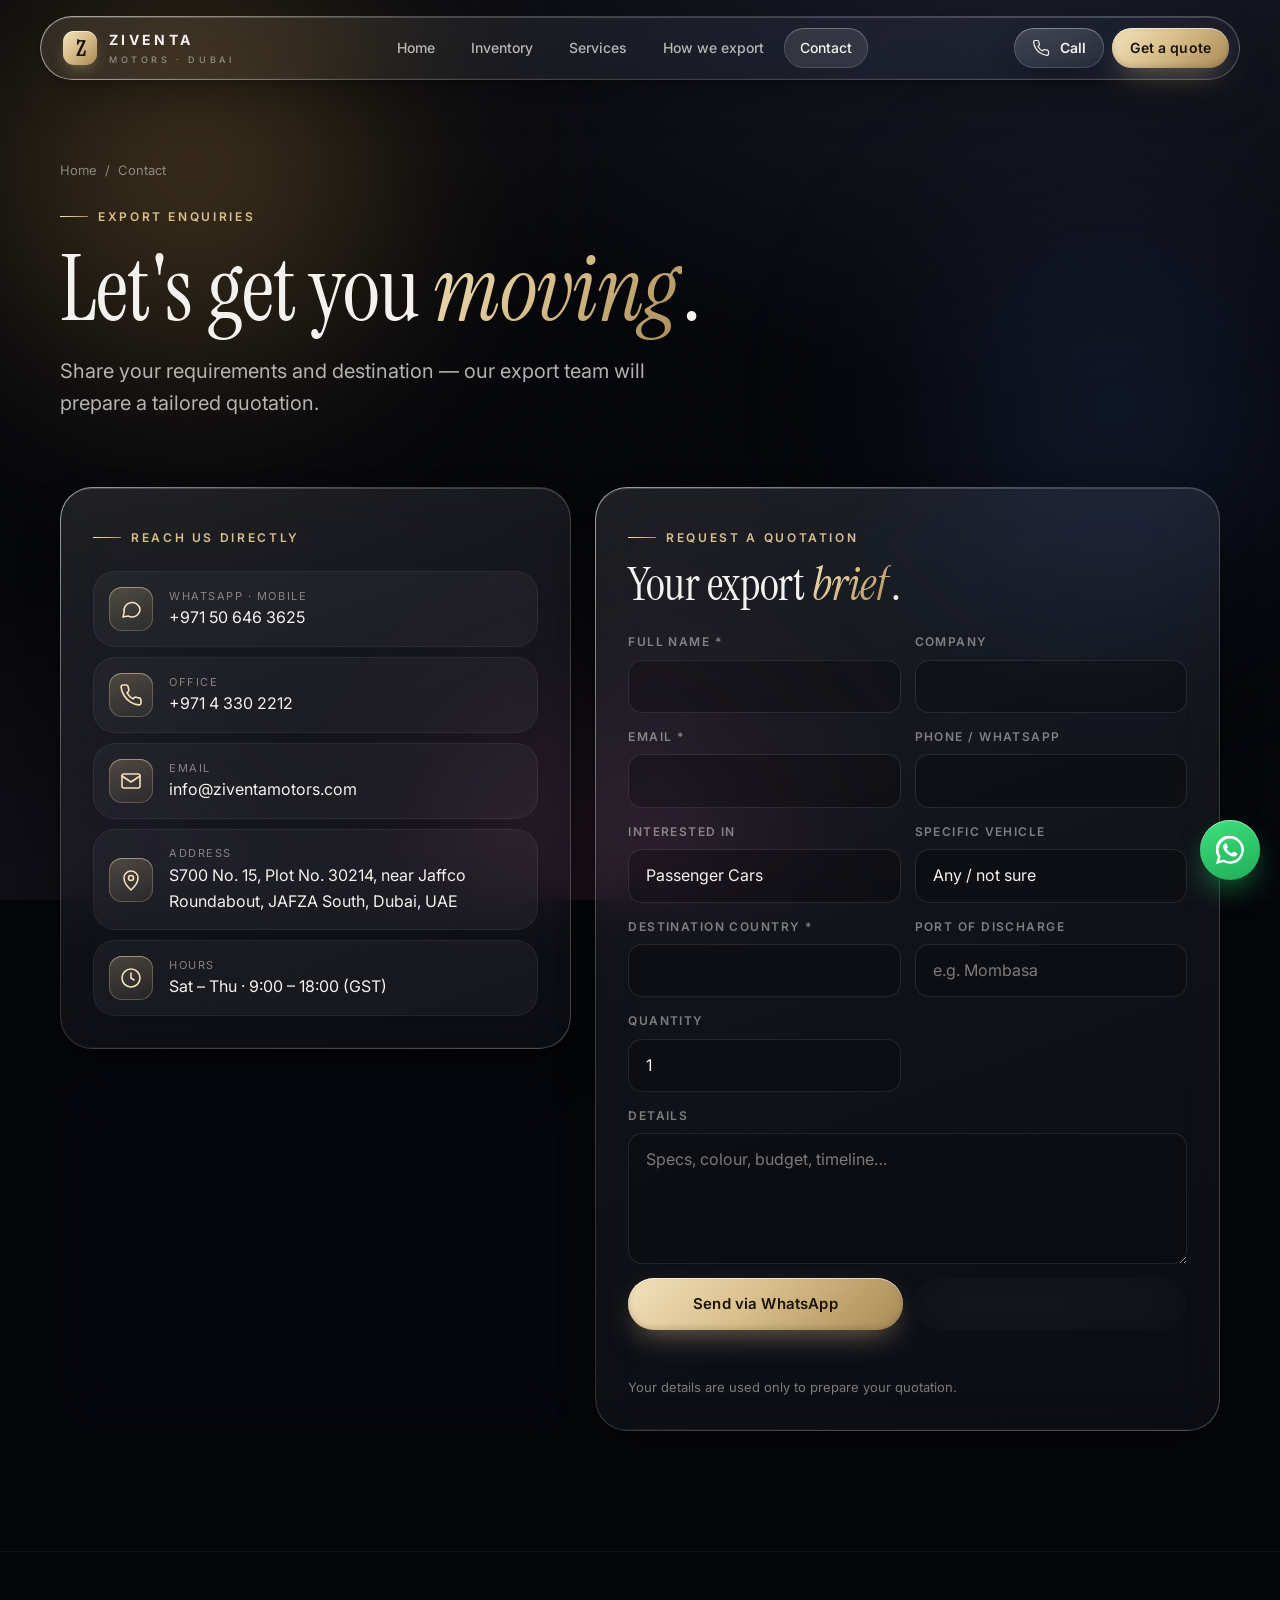
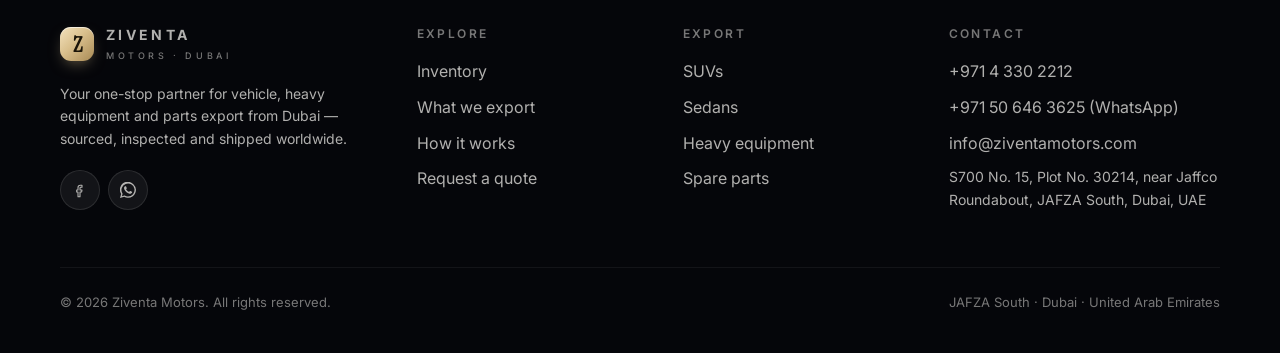
==== contact.html @ 22c6bde8 "Redesign site with liquid-glass luxury theme Replace prototype with multi-page export-focused site: " ====
<!doctype html>
<html lang="en">
<head>
  <meta charset="utf-8">
  <meta name="viewport" content="width=device-width, initial-scale=1, viewport-fit=cover">
  <meta name="theme-color" content="#05060a">
  <link rel="icon" href="assets/img/favicon.svg" type="image/svg+xml">
  <link rel="preconnect" href="https://fonts.googleapis.com">
  <link rel="preconnect" href="https://fonts.gstatic.com" crossorigin>
  <link href="https://fonts.googleapis.com/css2?family=Instrument+Serif:ital@0;1&family=Inter:wght@400;500;600;700&display=swap" rel="stylesheet">
  <link rel="stylesheet" href="assets/css/styles.css">
  <title>Contact &amp; Quotation · Ziventa Motors</title>
  <meta name="description" content="Request an export quotation from Ziventa Motors, Dubai.">
</head>
<body data-page="contact">
  <main>
    <header class="page-head">
      <div class="container">
        <nav class="crumbs reveal" aria-label="Breadcrumb"><a href="index.html">Home</a><span>/</span><span>Contact</span></nav>
        <span class="eyebrow reveal">Export enquiries</span>
        <h1 class="display reveal" data-delay="1">Let's get you <em>moving</em>.</h1>
        <p class="lead reveal" data-delay="2">Share your requirements and destination — our export team will prepare a tailored quotation.</p>
      </div>
    </header>
    <section style="padding-bottom:80px">
      <div class="container contact-grid">
        <div>
          <div class="contact-card glass reveal">
            <span class="eyebrow">Reach us directly</span>
            <ul class="contact-list">
              <li><a id="c-wa" href="#" target="_blank" rel="noopener"><span class="tile-icon"><svg viewBox="0 0 24 24" fill="none" stroke="currentColor" stroke-width="1.6" stroke-linecap="round" stroke-linejoin="round"><path d="M21 12a8 8 0 0 1-11.8 7L4 20l1.1-4.6A8 8 0 1 1 21 12z"/></svg></span><span><small>WhatsApp · Mobile</small><span id="c-wa-v"></span></span></a></li>
              <li><a id="c-phone" href="#"><span class="tile-icon"><svg viewBox="0 0 24 24" fill="none" stroke="currentColor" stroke-width="1.6" stroke-linecap="round" stroke-linejoin="round"><path d="M22 16.9v3a2 2 0 0 1-2.2 2 19.8 19.8 0 0 1-8.6-3.1 19.5 19.5 0 0 1-6-6A19.8 19.8 0 0 1 2.1 4.2 2 2 0 0 1 4.1 2h3a2 2 0 0 1 2 1.7c.1 1 .4 1.9.7 2.8a2 2 0 0 1-.5 2.1L8 9.9a16 16 0 0 0 6 6l1.3-1.3a2 2 0 0 1 2.1-.4c.9.3 1.8.6 2.8.7a2 2 0 0 1 1.7 2z"/></svg></span><span><small>Office</small><span id="c-phone-v"></span></span></a></li>
              <li><a id="c-mail" href="#"><span class="tile-icon"><svg viewBox="0 0 24 24" fill="none" stroke="currentColor" stroke-width="1.6" stroke-linecap="round" stroke-linejoin="round"><rect x="3" y="5" width="18" height="14" rx="2"/><path d="m3 7 9 6 9-6"/></svg></span><span><small>Email</small><span id="c-mail-v"></span></span></a></li>
              <li><div><span class="tile-icon"><svg viewBox="0 0 24 24" fill="none" stroke="currentColor" stroke-width="1.6" stroke-linecap="round" stroke-linejoin="round"><path d="M12 22s7-6.2 7-12a7 7 0 0 0-14 0c0 5.8 7 12 7 12z"/><circle cx="12" cy="10" r="2.5"/></svg></span><span><small>Address</small><span id="c-addr-v"></span></span></div></li>
              <li><div><span class="tile-icon"><svg viewBox="0 0 24 24" fill="none" stroke="currentColor" stroke-width="1.6" stroke-linecap="round" stroke-linejoin="round"><circle cx="12" cy="12" r="9"/><path d="M12 7v5l3 2"/></svg></span><span><small>Hours</small><span id="c-hours-v"></span></span></div></li>
            </ul>
          </div>
          <div class="map glass reveal"><iframe id="map" title="Ziventa Motors location" loading="lazy" referrerpolicy="no-referrer-when-downgrade"></iframe></div>
        </div>
        <div class="contact-card glass reveal" data-delay="1">
          <span class="eyebrow">Request a quotation</span>
          <h2 class="display" style="font-size:clamp(32px,3.6vw,48px);margin:14px 0 24px">Your export <em>brief</em>.</h2>
          <form id="quote-form" class="form" novalidate>
            <div class="field"><label for="f-name">Full name *</label><input id="f-name" name="name" autocomplete="name" required></div>
            <div class="field"><label for="f-company">Company</label><input id="f-company" name="company" autocomplete="organization"></div>
            <div class="field"><label for="f-email-in">Email *</label><input id="f-email-in" name="email" type="email" autocomplete="email" required></div>
            <div class="field"><label for="f-phone">Phone / WhatsApp</label><input id="f-phone" name="phone" type="tel" autocomplete="tel"></div>
            <div class="field"><label for="f-interest">Interested in</label>
              <select id="f-interest" name="interest">
                <option>Passenger Cars</option><option>Trucks</option><option>Heavy Equipment</option><option>Armored Vehicles</option>
                <option>Spare Parts</option><option>Tyres &amp; Batteries</option><option>Lubricants</option>
              </select></div>
            <div class="field"><label for="f-vehicle">Specific vehicle</label><select id="f-vehicle" name="vehicle"><option value="">Any / not sure</option></select></div>
            <div class="field"><label for="f-country">Destination country *</label><input id="f-country" name="country" autocomplete="country-name" required></div>
            <div class="field"><label for="f-port">Port of discharge</label><input id="f-port" name="port" placeholder="e.g. Mombasa"></div>
            <div class="field"><label for="f-qty">Quantity</label><input id="f-qty" name="qty" type="number" min="1" value="1"></div>
            <div class="field full"><label for="f-message">Details</label><textarea id="f-message" name="message" rows="4" placeholder="Specs, colour, budget, timeline…"></textarea></div>
            <div class="full" style="display:flex;gap:10px;flex-wrap:wrap">
              <button type="submit" class="btn btn-gold" style="flex:1">Send via WhatsApp</button>
              <button type="button" id="f-email" class="btn btn-glass" style="flex:1">Send via email</button>
            </div>
            <p class="form-status full" id="f-status" role="status"></p>
            <p class="form-note full">Your details are used only to prepare your quotation.</p>
          </form>
        </div>
      </div>
    </section>
  </main>
  <script src="assets/js/data.js"></script>
  <script src="assets/js/app.js"></script>
</body>
</html>
---- assets/css/styles.css ----
/* ==========================================================================
   Ziventa Motors — Liquid Glass design system
   ========================================================================== */

:root {
  color-scheme: dark;

  /* Base */
  --ink-0: #05060a;
  --ink-1: #0a0c12;
  --ink-2: #11141c;
  --text: #f4f2ee;
  --text-2: rgba(244, 242, 238, 0.72);
  --text-3: rgba(244, 242, 238, 0.48);

  /* Luxury accent: champagne gold */
  --gold: #d9bf8c;
  --gold-hi: #f3e2bd;
  --gold-lo: #a88a55;
  --gold-grad: linear-gradient(135deg, var(--gold-hi) 0%, var(--gold) 45%, var(--gold-lo) 100%);

  /* Glass */
  --glass-fill: rgba(255, 255, 255, 0.06);
  --glass-fill-hi: rgba(255, 255, 255, 0.10);
  --glass-stroke: rgba(255, 255, 255, 0.14);
  --glass-stroke-hi: rgba(255, 255, 255, 0.28);
  --glass-blur: blur(28px) saturate(180%);
  --glass-shadow:
    0 1px 0 0 rgba(255, 255, 255, 0.18) inset,
    0 -1px 0 0 rgba(255, 255, 255, 0.04) inset,
    0 20px 50px -20px rgba(0, 0, 0, 0.6),
    0 2px 6px rgba(0, 0, 0, 0.25);

  /* Shape & motion */
  --r-sm: 14px;
  --r-md: 22px;
  --r-lg: 32px;
  --r-pill: 999px;
  --ease: cubic-bezier(0.2, 0.8, 0.2, 1);

  --font-display: "Instrument Serif", "Times New Roman", serif;
  --font-body: "Inter", -apple-system, BlinkMacSystemFont, "SF Pro Text", "Segoe UI", sans-serif;

  --maxw: 1240px;
  --gutter: clamp(16px, 4vw, 40px);
}

*, *::before, *::after { box-sizing: border-box; }
html { scroll-behavior: smooth; -webkit-text-size-adjust: 100%; }
body {
  margin: 0;
  min-height: 100vh;
  font-family: var(--font-body);
  font-size: 16px;
  line-height: 1.6;
  color: var(--text);
  background: var(--ink-0);
  -webkit-font-smoothing: antialiased;
  overflow-x: hidden;
}
img, svg { display: block; max-width: 100%; }
a { color: inherit; text-decoration: none; }
button, input, select, textarea { font: inherit; color: inherit; }
::selection { background: var(--gold); color: var(--ink-0); }

/* --------------------------------------------------------------------------
   Ambient background — moving light the glass refracts
   -------------------------------------------------------------------------- */
.ambient {
  position: fixed; inset: 0; z-index: -1; overflow: hidden;
  background:
    radial-gradient(1200px 800px at 80% -10%, #1a1d29 0%, transparent 60%),
    radial-gradient(900px 700px at -10% 110%, #15121a 0%, transparent 60%),
    var(--ink-0);
}
.ambient span {
  position: absolute; border-radius: 50%; filter: blur(90px); opacity: 0.55;
  animation: drift 26s var(--ease) infinite alternate;
}
.ambient span:nth-child(1) { width: 46vw; height: 46vw; left: -8vw; top: -10vw; background: radial-gradient(circle, #8a6a35, transparent 70%); }
.ambient span:nth-child(2) { width: 38vw; height: 38vw; right: -6vw; top: 18vh; background: radial-gradient(circle, #23345e, transparent 70%); animation-delay: -8s; }
.ambient span:nth-child(3) { width: 34vw; height: 34vw; left: 30vw; bottom: -14vw; background: radial-gradient(circle, #4b2a3f, transparent 70%); animation-delay: -16s; }
.ambient::after {
  /* fine film grain for a premium finish */
  content: ""; position: absolute; inset: 0; opacity: 0.06; mix-blend-mode: overlay;
  background-image: url("data:image/svg+xml,%3Csvg xmlns='http://www.w3.org/2000/svg' width='160' height='160'%3E%3Cfilter id='n'%3E%3CfeTurbulence type='fractalNoise' baseFrequency='.9' numOctaves='2' stitchTiles='stitch'/%3E%3C/filter%3E%3Crect width='100%25' height='100%25' filter='url(%23n)'/%3E%3C/svg%3E");
}
@keyframes drift {
  0%   { transform: translate3d(0, 0, 0) scale(1); }
  50%  { transform: translate3d(6vw, 4vh, 0) scale(1.12); }
  100% { transform: translate3d(-4vw, 8vh, 0) scale(0.95); }
}

/* --------------------------------------------------------------------------
   Liquid glass primitive
   -------------------------------------------------------------------------- */
.glass {
  position: relative;
  background: linear-gradient(160deg, var(--glass-fill-hi), var(--glass-fill) 40%, rgba(255,255,255,0.03));
  -webkit-backdrop-filter: var(--glass-blur);
  backdrop-filter: var(--glass-blur);
  border: 1px solid var(--glass-stroke);
  border-radius: var(--r-md);
  box-shadow: var(--glass-shadow);
  isolation: isolate;
}
/* specular rim: bright top-left edge fading out, like curved glass */
.glass::before {
  content: ""; position: absolute; inset: -1px; border-radius: inherit; padding: 1px; pointer-events: none;
  background: linear-gradient(135deg, rgba(255,255,255,0.55), rgba(255,255,255,0.08) 30%, transparent 55%, rgba(255,255,255,0.12) 100%);
  -webkit-mask: linear-gradient(#000 0 0) content-box, linear-gradient(#000 0 0);
  -webkit-mask-composite: xor; mask-composite: exclude;
}
/* soft caustic sheen that follows the pointer (set via JS: --mx / --my) */
.glass.sheen::after {
  content: ""; position: absolute; inset: 0; border-radius: inherit; pointer-events: none; z-index: -1;
  background: radial-gradient(420px circle at var(--mx, 30%) var(--my, 0%), rgba(255,255,255,0.10), transparent 45%);
  opacity: 0; transition: opacity .4s var(--ease);
}
.glass.sheen:hover::after { opacity: 1; }

/* --------------------------------------------------------------------------
   Layout helpers
   -------------------------------------------------------------------------- */
.container { width: 100%; max-width: var(--maxw); margin: 0 auto; padding: 0 var(--gutter); }
.section { padding: clamp(72px, 10vw, 140px) 0; }
.section-sm { padding: clamp(48px, 6vw, 80px) 0; }

.eyebrow {
  display: inline-flex; align-items: center; gap: 10px;
  font-size: 12px; font-weight: 600; letter-spacing: 0.22em; text-transform: uppercase; color: var(--gold);
}
.eyebrow::before { content: ""; width: 28px; height: 1px; background: var(--gold-grad); }

h1, h2, h3 { margin: 0; font-weight: 400; letter-spacing: -0.01em; }
.display { font-family: var(--font-display); line-height: 1.02; }
h1.display { font-size: clamp(46px, 6.4vw, 92px); }
h2.display { font-size: clamp(36px, 5.4vw, 72px); }
.display em { font-style: italic; background: var(--gold-grad); -webkit-background-clip: text; background-clip: text; color: transparent; padding-right: .06em; }
.lead { font-size: clamp(17px, 1.6vw, 20px); color: var(--text-2); max-width: 620px; }
.muted { color: var(--text-2); }

.section-head { display: flex; flex-wrap: wrap; align-items: end; justify-content: space-between; gap: 24px; margin-bottom: 48px; }
.section-head h2 { margin-top: 16px; }

/* --------------------------------------------------------------------------
   Buttons
   -------------------------------------------------------------------------- */
.btn {
  position: relative; display: inline-flex; align-items: center; justify-content: center; gap: 10px;
  height: 52px; padding: 0 26px; border-radius: var(--r-pill); border: 0; cursor: pointer;
  font-size: 15px; font-weight: 600; letter-spacing: 0.01em; white-space: nowrap;
  transition: transform .35s var(--ease), box-shadow .35s var(--ease), background .35s var(--ease);
}
.btn:active { transform: scale(0.97); }
.btn svg { width: 18px; height: 18px; }

.btn-gold {
  color: #1a1408; background: var(--gold-grad);
  box-shadow: 0 1px 0 rgba(255,255,255,0.6) inset, 0 -2px 6px rgba(0,0,0,0.15) inset, 0 12px 30px -10px rgba(217,191,140,0.55);
}
.btn-gold:hover { transform: translateY(-2px); box-shadow: 0 1px 0 rgba(255,255,255,0.6) inset, 0 18px 40px -12px rgba(217,191,140,0.7); }

.btn-glass {
  color: var(--text);
  background: linear-gradient(160deg, rgba(255,255,255,0.16), rgba(255,255,255,0.05));
  -webkit-backdrop-filter: var(--glass-blur); backdrop-filter: var(--glass-blur);
  box-shadow: 0 0 0 1px var(--glass-stroke) inset, 0 1px 0 rgba(255,255,255,0.25) inset, 0 10px 30px -12px rgba(0,0,0,0.6);
}
.btn-glass:hover { transform: translateY(-2px); background: linear-gradient(160deg, rgba(255,255,255,0.22), rgba(255,255,255,0.08)); }
.btn-sm { height: 40px; padding: 0 18px; font-size: 14px; }
.btn-block { width: 100%; }

/* --------------------------------------------------------------------------
   Floating pill navigation
   -------------------------------------------------------------------------- */
.nav-wrap { position: fixed; top: 16px; left: 0; right: 0; z-index: 50; padding: 0 var(--gutter); pointer-events: none; }
.nav {
  pointer-events: auto; max-width: var(--maxw); margin: 0 auto;
  display: flex; align-items: center; justify-content: space-between; gap: 16px;
  height: 64px; padding: 0 10px 0 22px; border-radius: var(--r-pill);
  transition: background .4s var(--ease), box-shadow .4s var(--ease);
}
.brand { display: flex; align-items: center; gap: 12px; font-weight: 700; letter-spacing: 0.24em; font-size: 14px; }
.brand-mark {
  width: 34px; height: 34px; border-radius: 11px; display: grid; place-items: center;
  background: var(--gold-grad); color: #1a1408; font-family: var(--font-display); font-size: 22px; letter-spacing: 0;
  box-shadow: 0 1px 0 rgba(255,255,255,0.6) inset, 0 6px 16px -6px rgba(217,191,140,0.6);
}
.brand small { display: block; font-size: 9px; letter-spacing: 0.4em; color: var(--text-3); font-weight: 500; margin-top: 2px; }

.nav-links { display: flex; gap: 4px; list-style: none; margin: 0; padding: 0; }
.nav-links a {
  display: block; padding: 9px 16px; border-radius: var(--r-pill); font-size: 14px; font-weight: 500; color: var(--text-2);
  transition: color .25s, background .25s;
}
.nav-links a:hover { color: var(--text); background: rgba(255,255,255,0.06); }
.nav-links a[aria-current="page"] { color: var(--text); background: rgba(255,255,255,0.10); box-shadow: 0 0 0 1px rgba(255,255,255,0.12) inset, 0 1px 0 rgba(255,255,255,0.2) inset; }
.nav-actions { display: flex; align-items: center; gap: 8px; }

.menu-btn {
  display: none; width: 44px; height: 44px; border-radius: 50%; border: 0; cursor: pointer;
  background: rgba(255,255,255,0.08); box-shadow: 0 0 0 1px var(--glass-stroke) inset;
}
.menu-btn span { display: block; width: 18px; height: 1.5px; margin: 5px auto; background: var(--text); border-radius: 2px; transition: transform .3s var(--ease), opacity .3s; }
.menu-open .menu-btn span:nth-child(1) { transform: translateY(6.5px) rotate(45deg); }
.menu-open .menu-btn span:nth-child(2) { opacity: 0; }
.menu-open .menu-btn span:nth-child(3) { transform: translateY(-6.5px) rotate(-45deg); }

.mobile-menu {
  pointer-events: auto; max-width: var(--maxw); margin: 10px auto 0; padding: 12px; border-radius: var(--r-lg);
  display: none; flex-direction: column; gap: 4px;
}
.mobile-menu a { padding: 14px 18px; border-radius: var(--r-md); font-size: 17px; }
.mobile-menu a:hover, .mobile-menu a[aria-current="page"] { background: rgba(255,255,255,0.08); }
.menu-open .mobile-menu { display: flex; animation: pop .35s var(--ease); }
@keyframes pop { from { opacity: 0; transform: translateY(-8px) scale(.98); } }

/* --------------------------------------------------------------------------
   Hero
   -------------------------------------------------------------------------- */
.hero { position: relative; min-height: 100vh; min-height: 100svh; display: flex; align-items: center; padding: 140px 0 80px; }
.hero-grid { display: grid; grid-template-columns: 1.15fr 0.85fr; gap: clamp(32px, 5vw, 72px); align-items: center; }
.hero h1 { margin: 22px 0 26px; }
.hero-cta { display: flex; flex-wrap: wrap; gap: 12px; margin-top: 36px; }
.hero-meta { display: flex; flex-wrap: wrap; gap: 28px; margin-top: 56px; padding-top: 28px; border-top: 1px solid rgba(255,255,255,0.08); }
.hero-meta div { font-size: 13px; color: var(--text-3); }
.hero-meta strong { display: block; font-family: var(--font-display); font-weight: 400; font-size: 34px; color: var(--text); line-height: 1.1; }

.hero-card { padding: 28px; border-radius: var(--r-lg); }
.hero-car { position: relative; aspect-ratio: 16/10; border-radius: var(--r-md); overflow: hidden; margin-bottom: 22px;
  background: radial-gradient(120% 90% at 50% 100%, rgba(217,191,140,0.28), transparent 60%), linear-gradient(180deg, #151923, #0b0d13);
  box-shadow: 0 0 0 1px rgba(255,255,255,0.06) inset;
}
.hero-car svg { position: absolute; left: 6%; right: 6%; bottom: 14%; width: 88%; filter: drop-shadow(0 22px 26px rgba(0,0,0,0.6)); }
.hero-car .floor { position: absolute; left: 10%; right: 10%; bottom: 12%; height: 10px; border-radius: 50%; background: radial-gradient(closest-side, rgba(0,0,0,0.7), transparent); }
.badge {
  display: inline-flex; align-items: center; gap: 6px; height: 28px; padding: 0 12px; border-radius: var(--r-pill);
  font-size: 12px; font-weight: 600; letter-spacing: 0.04em;
  background: rgba(255,255,255,0.1); box-shadow: 0 0 0 1px rgba(255,255,255,0.14) inset; -webkit-backdrop-filter: blur(12px); backdrop-filter: blur(12px);
}
.badge-gold { color: var(--gold-hi); background: rgba(217,191,140,0.14); box-shadow: 0 0 0 1px rgba(217,191,140,0.35) inset; }
.badge .dot { width: 6px; height: 6px; border-radius: 50%; background: #5ee3a1; box-shadow: 0 0 10px #5ee3a1; }
.hero-car .badge { position: absolute; top: 14px; left: 14px; }
.hero-card h3 { font-size: 22px; font-weight: 600; letter-spacing: -0.01em; }
.hero-card .row { display: flex; justify-content: space-between; align-items: center; gap: 12px; margin-top: 18px; }
.spec-chips { display: flex; flex-wrap: wrap; gap: 8px; margin-top: 14px; }
.chip { font-size: 12px; padding: 6px 12px; border-radius: var(--r-pill); color: var(--text-2); background: rgba(255,255,255,0.06); box-shadow: 0 0 0 1px rgba(255,255,255,0.08) inset; }

.scroll-hint { position: absolute; left: 50%; bottom: 28px; transform: translateX(-50%); width: 26px; height: 42px; border-radius: 14px; box-shadow: 0 0 0 1.5px rgba(255,255,255,0.25) inset; }
.scroll-hint::after { content: ""; position: absolute; left: 50%; top: 9px; width: 3px; height: 8px; margin-left: -1.5px; border-radius: 2px; background: var(--gold); animation: scroll 2s var(--ease) infinite; }
@keyframes scroll { 0% { opacity: 0; transform: translateY(0); } 30% { opacity: 1; } 100% { opacity: 0; transform: translateY(14px); } }

/* --------------------------------------------------------------------------
   Marquee of makes
   -------------------------------------------------------------------------- */
.marquee { overflow: hidden; padding: 26px 0; border-block: 1px solid rgba(255,255,255,0.06); -webkit-mask: linear-gradient(90deg, transparent, #000 12%, #000 88%, transparent); mask: linear-gradient(90deg, transparent, #000 12%, #000 88%, transparent); }
.marquee-track { display: flex; gap: 64px; width: max-content; animation: marquee 40s linear infinite; }
.marquee-track span { font-family: var(--font-display); font-size: 30px; color: var(--text-3); white-space: nowrap; transition: color .3s; }
.marquee-track span:hover { color: var(--gold); }
@keyframes marquee { to { transform: translateX(-50%); } }

/* --------------------------------------------------------------------------
   Category tiles (what we export)
   -------------------------------------------------------------------------- */
.tiles { display: grid; grid-template-columns: repeat(4, 1fr); gap: 16px; }
.tile { padding: 28px; min-height: 220px; display: flex; flex-direction: column; justify-content: space-between; transition: transform .45s var(--ease), border-color .45s; }
.tile:hover { transform: translateY(-6px); border-color: var(--glass-stroke-hi); }
.tile.wide { grid-column: span 2; }
.tile-icon {
  width: 52px; height: 52px; border-radius: 16px; display: grid; place-items: center; color: var(--gold-hi);
  background: linear-gradient(160deg, rgba(217,191,140,0.25), rgba(217,191,140,0.06));
  box-shadow: 0 0 0 1px rgba(217,191,140,0.3) inset, 0 1px 0 rgba(255,255,255,0.3) inset;
}
.tile-icon svg { width: 24px; height: 24px; }
.tile h3 { font-size: 20px; font-weight: 600; margin-top: 28px; }
.tile p { margin: 6px 0 0; font-size: 14px; color: var(--text-2); }
.tile .arrow { position: absolute; top: 24px; right: 24px; width: 36px; height: 36px; border-radius: 50%; display: grid; place-items: center; background: rgba(255,255,255,0.06); transition: transform .4s var(--ease), background .4s; }
.tile:hover .arrow { transform: rotate(-45deg); background: var(--gold); color: #1a1408; }
.tile .arrow svg { width: 16px; height: 16px; }

/* --------------------------------------------------------------------------
   Vehicle cards
   -------------------------------------------------------------------------- */
.grid { display: grid; grid-template-columns: repeat(auto-fill, minmax(290px, 1fr)); gap: 20px; }
.car-card { display: flex; flex-direction: column; overflow: hidden; border-radius: var(--r-lg); transition: transform .5s var(--ease), border-color .5s; }
.car-card:hover { transform: translateY(-6px); border-color: var(--glass-stroke-hi); }
.car-media {
  position: relative; aspect-ratio: 16/10; margin: 10px 10px 0; border-radius: calc(var(--r-lg) - 10px); overflow: hidden;
  background: radial-gradient(110% 80% at 50% 110%, var(--tint, rgba(217,191,140,0.3)), transparent 65%), linear-gradient(180deg, #161a24, #0c0e14);
}
.car-media img { width: 100%; height: 100%; object-fit: cover; transition: transform .8s var(--ease); }
.car-media svg { position: absolute; left: 8%; width: 84%; bottom: 13%; filter: drop-shadow(0 16px 18px rgba(0,0,0,0.55)); transition: transform .8s var(--ease); }
.car-card:hover .car-media svg, .car-card:hover .car-media img { transform: scale(1.04); }
.car-media .badges { position: absolute; top: 12px; left: 12px; right: 12px; display: flex; justify-content: space-between; gap: 8px; }
.car-body { padding: 20px 22px 22px; display: flex; flex-direction: column; flex: 1; }
.car-body .make { font-size: 12px; letter-spacing: 0.18em; text-transform: uppercase; color: var(--text-3); }
.car-body h3 { font-size: 21px; font-weight: 600; margin-top: 4px; letter-spacing: -0.01em; }
.car-specs { display: grid; grid-template-columns: repeat(3, 1fr); gap: 8px; margin: 18px 0; }
.car-specs div { padding: 10px; border-radius: var(--r-sm); background: rgba(255,255,255,0.04); box-shadow: 0 0 0 1px rgba(255,255,255,0.06) inset; text-align: center; }
.car-specs small { display: block; font-size: 10px; letter-spacing: 0.14em; text-transform: uppercase; color: var(--text-3); }
.car-specs span { font-size: 14px; font-weight: 600; }
.car-foot { display: flex; align-items: center; justify-content: space-between; gap: 12px; margin-top: auto; }
.price { font-family: var(--font-display); font-size: 26px; line-height: 1; }
.price small { display: block; font-family: var(--font-body); font-size: 11px; letter-spacing: 0.12em; text-transform: uppercase; color: var(--text-3); margin-bottom: 6px; }

/* --------------------------------------------------------------------------
   Process steps
   -------------------------------------------------------------------------- */
.steps { display: grid; grid-template-columns: repeat(4, 1fr); gap: 16px; counter-reset: step; }
.step { padding: 30px 26px; counter-increment: step; }
.step::after {
  content: "0" counter(step); position: absolute; top: 22px; right: 24px;
  font-family: var(--font-display); font-size: 44px; line-height: 1; color: rgba(255,255,255,0.08);
}
.step h3 { font-size: 19px; font-weight: 600; margin: 22px 0 8px; }
.step p { margin: 0; font-size: 14px; color: var(--text-2); }

/* --------------------------------------------------------------------------
   Destinations / globe band
   -------------------------------------------------------------------------- */
.band { padding: clamp(36px, 5vw, 64px); border-radius: var(--r-lg); display: grid; grid-template-columns: 1fr 1fr; gap: 48px; align-items: center; overflow: hidden; }
.band .globe { position: relative; aspect-ratio: 1; max-width: 420px; margin-left: auto; width: 100%; }
.globe svg { width: 100%; height: 100%; }
.region-list { display: flex; flex-wrap: wrap; gap: 10px; margin-top: 28px; }
.stats { display: grid; grid-template-columns: repeat(3, 1fr); gap: 16px; margin-top: 36px; }
.stats strong { display: block; font-family: var(--font-display); font-weight: 400; font-size: 44px; line-height: 1; background: var(--gold-grad); -webkit-background-clip: text; background-clip: text; color: transparent; }
.stats span { font-size: 13px; color: var(--text-3); }

/* --------------------------------------------------------------------------
   CTA
   -------------------------------------------------------------------------- */
.cta { text-align: center; padding: clamp(48px, 7vw, 96px) var(--gutter); border-radius: var(--r-lg); overflow: hidden; }
.cta::after {
  content: ""; position: absolute; inset: auto 10% -60% 10%; height: 120%; border-radius: 50%; z-index: -1;
  background: radial-gradient(closest-side, rgba(217,191,140,0.25), transparent);
}
.cta .lead { margin: 18px auto 34px; }
.cta .hero-cta { justify-content: center; margin-top: 0; }

/* --------------------------------------------------------------------------
   Page header (inner pages)
   -------------------------------------------------------------------------- */
.page-head { padding: 160px 0 48px; }
.page-head h1 { font-size: clamp(44px, 7vw, 92px); margin: 18px 0 16px; }
.crumbs { display: flex; gap: 8px; font-size: 13px; color: var(--text-3); margin-bottom: 18px; }
.crumbs a:hover { color: var(--text); }

/* --------------------------------------------------------------------------
   Inventory toolbar
   -------------------------------------------------------------------------- */
.toolbar { position: sticky; top: 92px; z-index: 20; padding: 10px; border-radius: var(--r-pill); display: flex; gap: 10px; align-items: center; margin-bottom: 28px; }
.search { flex: 1; position: relative; min-width: 0; }
.search svg { position: absolute; left: 18px; top: 50%; width: 18px; height: 18px; transform: translateY(-50%); color: var(--text-3); }
.search input { width: 100%; height: 48px; padding: 0 18px 0 48px; border: 0; border-radius: var(--r-pill); background: rgba(0,0,0,0.25); box-shadow: 0 0 0 1px rgba(255,255,255,0.08) inset; outline: none; }
.search input:focus { box-shadow: 0 0 0 1px var(--gold) inset, 0 0 0 4px rgba(217,191,140,0.15); }
.select { position: relative; }
.select select {
  appearance: none; -webkit-appearance: none; height: 48px; padding: 0 40px 0 18px; border: 0; border-radius: var(--r-pill); cursor: pointer;
  background: rgba(255,255,255,0.06); box-shadow: 0 0 0 1px rgba(255,255,255,0.1) inset; outline: none;
}
.select select:focus { box-shadow: 0 0 0 1px var(--gold) inset; }
.select select option { background: var(--ink-2); }
.select::after { content: ""; position: absolute; right: 18px; top: 50%; width: 7px; height: 7px; border-right: 1.5px solid var(--text-2); border-bottom: 1.5px solid var(--text-2); transform: translateY(-70%) rotate(45deg); pointer-events: none; }

.segmented { display: flex; flex-wrap: wrap; gap: 6px; margin-bottom: 20px; }
.segmented button {
  height: 40px; padding: 0 18px; border: 0; border-radius: var(--r-pill); cursor: pointer; font-size: 14px; font-weight: 500; color: var(--text-2);
  background: rgba(255,255,255,0.04); box-shadow: 0 0 0 1px rgba(255,255,255,0.08) inset; transition: all .3s var(--ease);
}
.segmented button:hover { color: var(--text); background: rgba(255,255,255,0.08); }
.segmented button[aria-pressed="true"] { color: #1a1408; background: var(--gold-grad); box-shadow: 0 1px 0 rgba(255,255,255,0.5) inset, 0 8px 20px -8px rgba(217,191,140,0.6); }
.result-count { font-size: 14px; color: var(--text-3); margin: 0 0 18px; }
.empty { grid-column: 1 / -1; padding: 60px 20px; text-align: center; color: var(--text-2); }

/* --------------------------------------------------------------------------
   Vehicle detail
   -------------------------------------------------------------------------- */
.detail { display: grid; grid-template-columns: 1.35fr 1fr; gap: 24px; align-items: start; }
.detail-media { padding: 12px; border-radius: var(--r-lg); }
.detail-media .car-media { margin: 0; aspect-ratio: 16/10; }
.thumbs { display: grid; grid-template-columns: repeat(4, 1fr); gap: 10px; margin-top: 12px; }
.thumbs button { aspect-ratio: 16/10; border: 0; padding: 0; border-radius: var(--r-sm); cursor: pointer; overflow: hidden; background: rgba(255,255,255,0.05); box-shadow: 0 0 0 1px rgba(255,255,255,0.08) inset; opacity: .6; transition: opacity .3s; }
.thumbs button[aria-pressed="true"], .thumbs button:hover { opacity: 1; box-shadow: 0 0 0 1.5px var(--gold) inset; }
.thumbs img { width: 100%; height: 100%; object-fit: cover; }
.detail-info { padding: 32px; border-radius: var(--r-lg); position: sticky; top: 100px; }
.detail-info h1 { font-family: var(--font-display); font-size: clamp(40px, 4.4vw, 60px); line-height: 1; margin: 10px 0 14px; }
.spec-table { display: grid; grid-template-columns: 1fr 1fr; gap: 10px; margin: 26px 0; }
.spec-table div { padding: 14px 16px; border-radius: var(--r-sm); background: rgba(255,255,255,0.04); box-shadow: 0 0 0 1px rgba(255,255,255,0.06) inset; }
.spec-table small { display: block; font-size: 11px; letter-spacing: 0.14em; text-transform: uppercase; color: var(--text-3); }
.spec-table span { font-weight: 600; }
.detail-actions { display: grid; gap: 10px; }
.features-list { padding: 32px; border-radius: var(--r-lg); margin-top: 24px; }
.features-list ul { list-style: none; padding: 0; margin: 18px 0 0; display: grid; grid-template-columns: repeat(2, 1fr); gap: 12px 24px; }
.features-list li { display: flex; gap: 10px; align-items: center; color: var(--text-2); font-size: 15px; }
.features-list li::before { content: ""; width: 18px; height: 18px; flex: none; border-radius: 50%; background: var(--gold-grad); -webkit-mask: url("data:image/svg+xml,%3Csvg xmlns='http://www.w3.org/2000/svg' viewBox='0 0 24 24'%3E%3Cpath d='M9 16.2 4.8 12l-1.4 1.4L9 19 21 7l-1.4-1.4z'/%3E%3C/svg%3E") center/14px no-repeat, linear-gradient(#000 0 0); -webkit-mask-composite: xor; mask-composite: exclude; }

/* --------------------------------------------------------------------------
   Forms
   -------------------------------------------------------------------------- */
.form { display: grid; grid-template-columns: 1fr 1fr; gap: 14px; }
.form .full { grid-column: 1 / -1; }
.field { display: flex; flex-direction: column; gap: 8px; }
.field label { font-size: 12px; font-weight: 600; letter-spacing: 0.12em; text-transform: uppercase; color: var(--text-3); }
.field input, .field select, .field textarea {
  width: 100%; padding: 14px 18px; border: 0; border-radius: var(--r-sm); outline: none; resize: vertical;
  background: rgba(0,0,0,0.25); box-shadow: 0 0 0 1px rgba(255,255,255,0.1) inset; transition: box-shadow .25s;
}
.field select { appearance: none; -webkit-appearance: none; cursor: pointer; }
.field select option { background: var(--ink-2); }
.field input:focus, .field select:focus, .field textarea:focus { box-shadow: 0 0 0 1px var(--gold) inset, 0 0 0 4px rgba(217,191,140,0.12); }
.field input::placeholder, .field textarea::placeholder { color: var(--text-3); }
.form-note { font-size: 13px; color: var(--text-3); margin: 0; }
.form-status { min-height: 1.4em; font-size: 14px; margin: 0; }
.form-status.error { color: #ff8a8a; }
.form-status.ok { color: #7fe3b0; }

.contact-grid { display: grid; grid-template-columns: 0.9fr 1.1fr; gap: 24px; align-items: start; }
.contact-card { padding: 32px; border-radius: var(--r-lg); }
.contact-list { list-style: none; padding: 0; margin: 24px 0 0; display: grid; gap: 10px; }
.contact-list a, .contact-list div {
  display: flex; gap: 16px; align-items: center; padding: 16px; border-radius: var(--r-md);
  background: rgba(255,255,255,0.04); box-shadow: 0 0 0 1px rgba(255,255,255,0.06) inset; transition: background .3s;
}
.contact-list a:hover { background: rgba(255,255,255,0.08); }
.contact-list .tile-icon { width: 44px; height: 44px; border-radius: 13px; flex: none; }
.contact-list small { display: block; font-size: 11px; letter-spacing: 0.14em; text-transform: uppercase; color: var(--text-3); }
.map { margin-top: 24px; border-radius: var(--r-lg); overflow: hidden; padding: 8px; }
.map iframe { display: block; width: 100%; height: 340px; border: 0; border-radius: calc(var(--r-lg) - 8px); filter: grayscale(1) invert(0.92) contrast(0.9) hue-rotate(180deg); }

/* --------------------------------------------------------------------------
   Footer
   -------------------------------------------------------------------------- */
.footer { padding: 72px 0 40px; margin-top: 40px; border-top: 1px solid rgba(255,255,255,0.06); }
.footer-grid { display: grid; grid-template-columns: 1.4fr 1fr 1fr 1.2fr; gap: 40px; }
.footer h4 { margin: 0 0 16px; font-size: 12px; letter-spacing: 0.2em; text-transform: uppercase; color: var(--text-3); font-weight: 600; }
.footer ul { list-style: none; padding: 0; margin: 0; display: grid; gap: 10px; }
.footer a { color: var(--text-2); transition: color .25s; }
.footer a:hover { color: var(--gold); }
.footer p { color: var(--text-2); font-size: 14px; }
.footer-bottom { display: flex; flex-wrap: wrap; justify-content: space-between; gap: 12px; margin-top: 56px; padding-top: 24px; border-top: 1px solid rgba(255,255,255,0.06); font-size: 13px; color: var(--text-3); }
.socials { display: flex; gap: 8px; margin-top: 20px; }
.socials a { width: 40px; height: 40px; border-radius: 50%; display: grid; place-items: center; background: rgba(255,255,255,0.06); box-shadow: 0 0 0 1px rgba(255,255,255,0.1) inset; }
.socials a:hover { background: var(--gold); color: #1a1408; }
.socials svg { width: 16px; height: 16px; }

/* Floating WhatsApp */
.fab {
  position: fixed; right: 20px; bottom: 20px; z-index: 40; width: 60px; height: 60px; border-radius: 50%;
  display: grid; place-items: center; color: #fff;
  background: linear-gradient(160deg, #3fe07f, #1fae58);
  box-shadow: 0 1px 0 rgba(255,255,255,0.5) inset, 0 14px 30px -8px rgba(31,174,88,0.7);
  transition: transform .35s var(--ease);
}
.fab:hover { transform: scale(1.08); }
.fab svg { width: 28px; height: 28px; }

/* --------------------------------------------------------------------------
   Reveal on scroll
   -------------------------------------------------------------------------- */
.reveal { opacity: 0; transform: translateY(28px); transition: opacity 1s var(--ease), transform 1s var(--ease); }
.reveal.in { opacity: 1; transform: none; }
.reveal[data-delay="1"] { transition-delay: .08s; }
.reveal[data-delay="2"] { transition-delay: .16s; }
.reveal[data-delay="3"] { transition-delay: .24s; }

@media (prefers-reduced-motion: reduce) {
  *, *::before, *::after { animation: none !important; transition: none !important; }
  .reveal { opacity: 1; transform: none; }
}

/* --------------------------------------------------------------------------
   Responsive
   -------------------------------------------------------------------------- */
@media (max-width: 1080px) {
  .tiles { grid-template-columns: repeat(2, 1fr); }
  .steps { grid-template-columns: repeat(2, 1fr); }
  .footer-grid { grid-template-columns: 1fr 1fr; }
}
@media (max-width: 920px) {
  .nav-links, .nav-actions .btn-glass { display: none; }
  .menu-btn { display: block; }
  .hero-grid, .band, .detail, .contact-grid { grid-template-columns: 1fr; }
  .band .globe { margin: 0 auto; max-width: 320px; }
  .detail-info { position: static; }
}
@media (max-width: 640px) {
  .nav { height: 58px; padding-left: 16px; }
  .brand small { display: none; }
  .nav-actions .btn-gold { display: none; }
  .tiles, .steps { grid-template-columns: 1fr; }
  .tile.wide { grid-column: auto; }
  .toolbar { flex-wrap: wrap; border-radius: var(--r-md); top: 84px; }
  .toolbar .search { flex-basis: 100%; }
  .toolbar .select { flex: 1; }
  .toolbar .select select { width: 100%; }
  .form, .spec-table, .features-list ul { grid-template-columns: 1fr; }
  .stats { grid-template-columns: 1fr 1fr 1fr; }
  .stats strong { font-size: 34px; }
  .footer-grid { grid-template-columns: 1fr; }
  .hero { padding-top: 120px; }
  .hero-meta { gap: 20px; }
  .scroll-hint { display: none; }
}
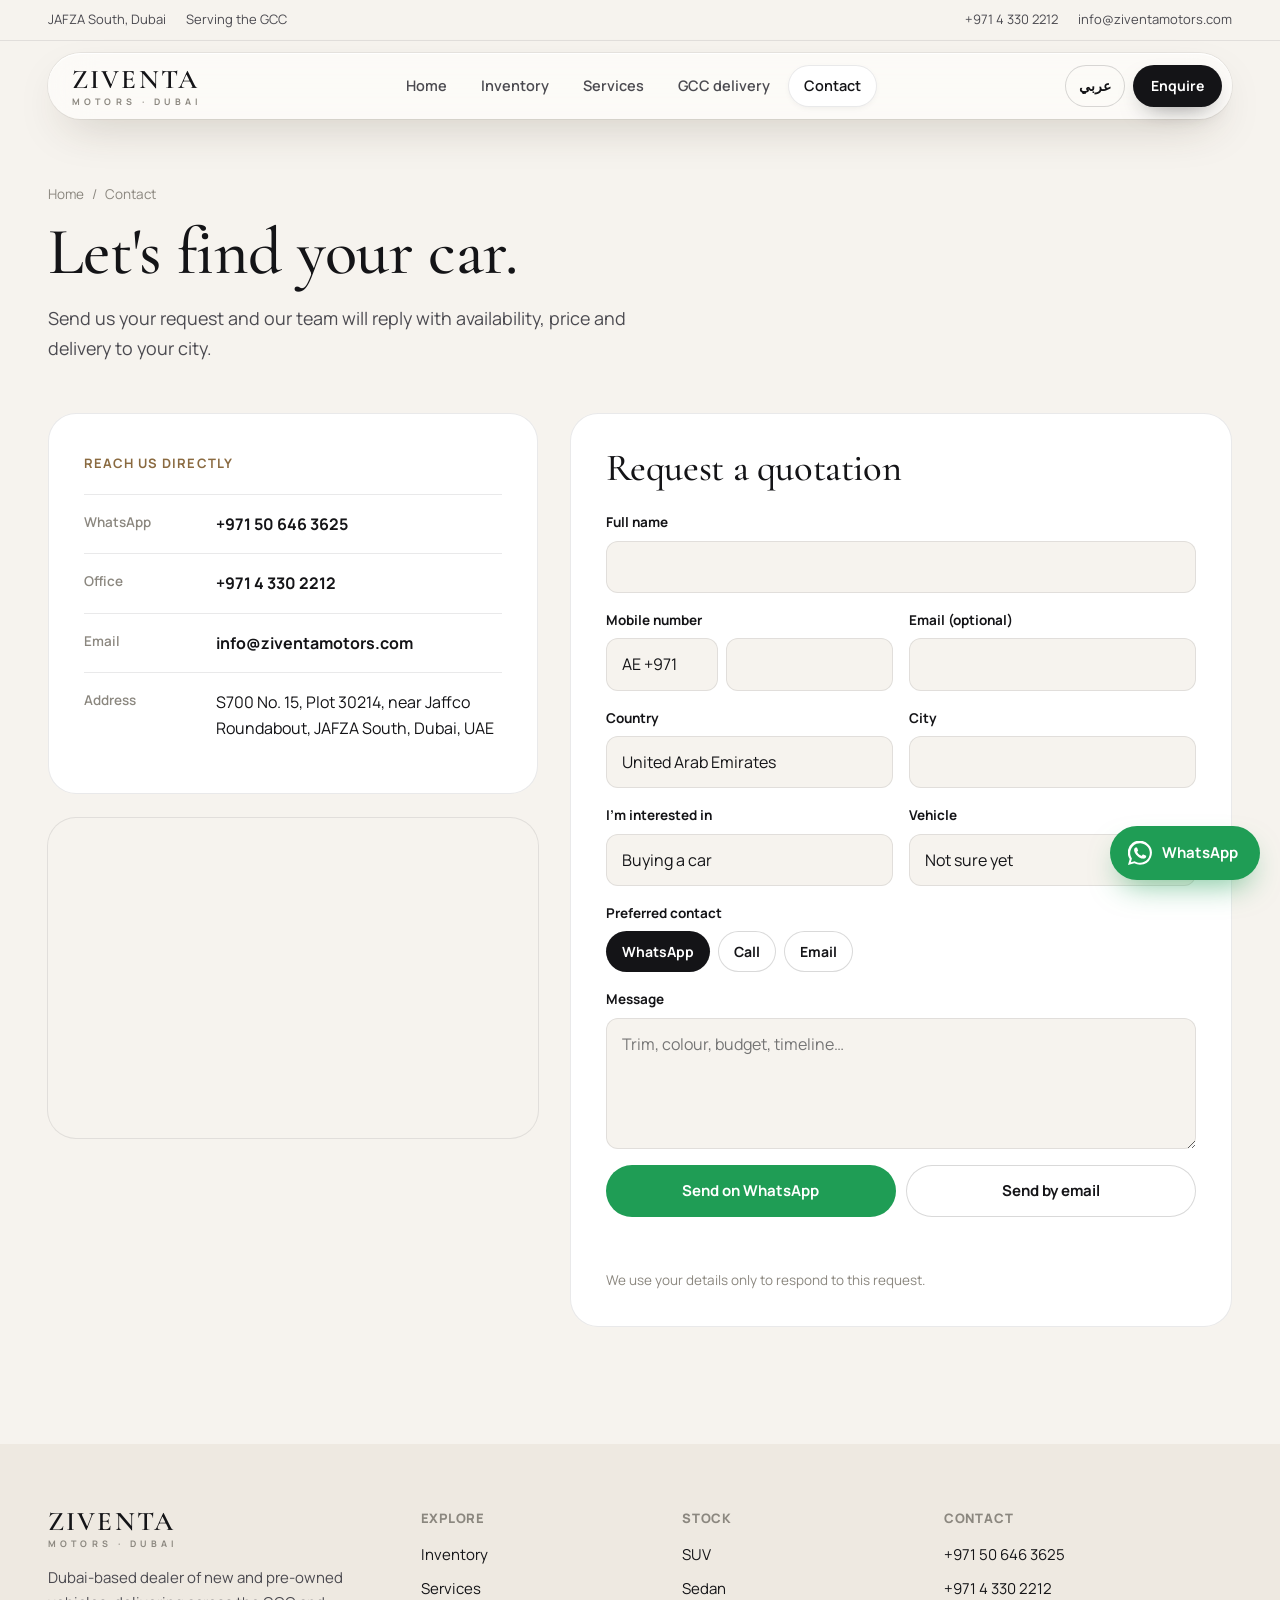
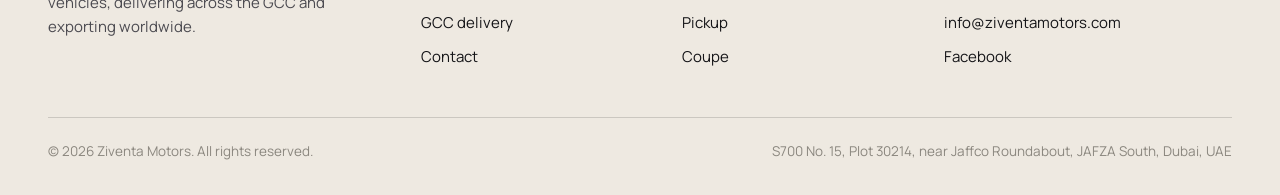
==== commit 95d1b336: "V2: light GCC-focused redesign with real inventory and Arabic - Light ivory/bronze theme with glass " ====
--- a/contact.html
+++ b/contact.html
@@ -3,70 +3,75 @@
 <head>
   <meta charset="utf-8">
   <meta name="viewport" content="width=device-width, initial-scale=1, viewport-fit=cover">
-  <meta name="theme-color" content="#05060a">
+  <meta name="theme-color" content="#f6f3ee">
   <link rel="icon" href="assets/img/favicon.svg" type="image/svg+xml">
   <link rel="preconnect" href="https://fonts.googleapis.com">
   <link rel="preconnect" href="https://fonts.gstatic.com" crossorigin>
-  <link href="https://fonts.googleapis.com/css2?family=Instrument+Serif:ital@0;1&family=Inter:wght@400;500;600;700&display=swap" rel="stylesheet">
+  <link rel="preconnect" href="https://ziventamotors.com" crossorigin>
+  <link href="https://fonts.googleapis.com/css2?family=Cormorant+Garamond:wght@500;600&family=Manrope:wght@400;500;600;700;800&family=IBM+Plex+Sans+Arabic:wght@400;500;600;700&family=Noto+Naskh+Arabic:wght@500;600&display=swap" rel="stylesheet">
   <link rel="stylesheet" href="assets/css/styles.css">
-  <title>Contact &amp; Quotation · Ziventa Motors</title>
-  <meta name="description" content="Request an export quotation from Ziventa Motors, Dubai.">
+  <title>Contact · Ziventa Motors Dubai</title>
+  <meta name="description" content="Request a quotation from Ziventa Motors, JAFZA South, Dubai.">
 </head>
 <body data-page="contact">
   <main>
     <header class="page-head">
       <div class="container">
-        <nav class="crumbs reveal" aria-label="Breadcrumb"><a href="index.html">Home</a><span>/</span><span>Contact</span></nav>
-        <span class="eyebrow reveal">Export enquiries</span>
-        <h1 class="display reveal" data-delay="1">Let's get you <em>moving</em>.</h1>
-        <p class="lead reveal" data-delay="2">Share your requirements and destination — our export team will prepare a tailored quotation.</p>
+        <nav class="crumbs" aria-label="Breadcrumb"><a href="index.html" data-i18n="nav.home"></a><span>/</span><span data-i18n="nav.contact"></span></nav>
+        <h1 class="serif h1" data-i18n="c.title"></h1>
+        <p class="lead" data-i18n="c.lead"></p>
       </div>
     </header>
-    <section style="padding-bottom:80px">
+    <section style="padding-bottom:40px">
       <div class="container contact-grid">
         <div>
-          <div class="contact-card glass reveal">
-            <span class="eyebrow">Reach us directly</span>
+          <div class="card">
+            <span class="kicker" data-i18n="c.direct"></span>
             <ul class="contact-list">
-              <li><a id="c-wa" href="#" target="_blank" rel="noopener"><span class="tile-icon"><svg viewBox="0 0 24 24" fill="none" stroke="currentColor" stroke-width="1.6" stroke-linecap="round" stroke-linejoin="round"><path d="M21 12a8 8 0 0 1-11.8 7L4 20l1.1-4.6A8 8 0 1 1 21 12z"/></svg></span><span><small>WhatsApp · Mobile</small><span id="c-wa-v"></span></span></a></li>
-              <li><a id="c-phone" href="#"><span class="tile-icon"><svg viewBox="0 0 24 24" fill="none" stroke="currentColor" stroke-width="1.6" stroke-linecap="round" stroke-linejoin="round"><path d="M22 16.9v3a2 2 0 0 1-2.2 2 19.8 19.8 0 0 1-8.6-3.1 19.5 19.5 0 0 1-6-6A19.8 19.8 0 0 1 2.1 4.2 2 2 0 0 1 4.1 2h3a2 2 0 0 1 2 1.7c.1 1 .4 1.9.7 2.8a2 2 0 0 1-.5 2.1L8 9.9a16 16 0 0 0 6 6l1.3-1.3a2 2 0 0 1 2.1-.4c.9.3 1.8.6 2.8.7a2 2 0 0 1 1.7 2z"/></svg></span><span><small>Office</small><span id="c-phone-v"></span></span></a></li>
-              <li><a id="c-mail" href="#"><span class="tile-icon"><svg viewBox="0 0 24 24" fill="none" stroke="currentColor" stroke-width="1.6" stroke-linecap="round" stroke-linejoin="round"><rect x="3" y="5" width="18" height="14" rx="2"/><path d="m3 7 9 6 9-6"/></svg></span><span><small>Email</small><span id="c-mail-v"></span></span></a></li>
-              <li><div><span class="tile-icon"><svg viewBox="0 0 24 24" fill="none" stroke="currentColor" stroke-width="1.6" stroke-linecap="round" stroke-linejoin="round"><path d="M12 22s7-6.2 7-12a7 7 0 0 0-14 0c0 5.8 7 12 7 12z"/><circle cx="12" cy="10" r="2.5"/></svg></span><span><small>Address</small><span id="c-addr-v"></span></span></div></li>
-              <li><div><span class="tile-icon"><svg viewBox="0 0 24 24" fill="none" stroke="currentColor" stroke-width="1.6" stroke-linecap="round" stroke-linejoin="round"><circle cx="12" cy="12" r="9"/><path d="M12 7v5l3 2"/></svg></span><span><small>Hours</small><span id="c-hours-v"></span></span></div></li>
+              <li><a id="c-wa" target="_blank" rel="noopener"><small data-i18n="c.whatsapp"></small><span class="ltr" id="c-wa-v"></span></a></li>
+              <li><a id="c-phone"><small data-i18n="c.office"></small><span class="ltr" id="c-phone-v"></span></a></li>
+              <li><a id="c-mail"><small data-i18n="c.email"></small><span id="c-mail-v"></span></a></li>
+              <li><div><small data-i18n="c.address"></small><span id="c-addr-v"></span></div></li>
             </ul>
           </div>
-          <div class="map glass reveal"><iframe id="map" title="Ziventa Motors location" loading="lazy" referrerpolicy="no-referrer-when-downgrade"></iframe></div>
+          <div class="map"><iframe id="map" title="Map" loading="lazy" referrerpolicy="no-referrer-when-downgrade"></iframe></div>
         </div>
-        <div class="contact-card glass reveal" data-delay="1">
-          <span class="eyebrow">Request a quotation</span>
-          <h2 class="display" style="font-size:clamp(32px,3.6vw,48px);margin:14px 0 24px">Your export <em>brief</em>.</h2>
+        <div class="card">
+          <h2 class="serif" style="font-size:clamp(30px,3vw,40px);margin-bottom:22px" data-i18n="c.formTitle"></h2>
           <form id="quote-form" class="form" novalidate>
-            <div class="field"><label for="f-name">Full name *</label><input id="f-name" name="name" autocomplete="name" required></div>
-            <div class="field"><label for="f-company">Company</label><input id="f-company" name="company" autocomplete="organization"></div>
-            <div class="field"><label for="f-email-in">Email *</label><input id="f-email-in" name="email" type="email" autocomplete="email" required></div>
-            <div class="field"><label for="f-phone">Phone / WhatsApp</label><input id="f-phone" name="phone" type="tel" autocomplete="tel"></div>
-            <div class="field"><label for="f-interest">Interested in</label>
+            <div class="field full"><label for="f-name" data-i18n="f.name"></label><input id="f-name" name="name" autocomplete="name" required></div>
+            <div class="field"><label for="f-phone" data-i18n="f.phone"></label>
+              <div class="phone-row"><select id="f-dial" name="dial" aria-label="Country code"></select><input id="f-phone" name="phone" type="tel" inputmode="tel" autocomplete="tel-national" required></div></div>
+            <div class="field"><label for="f-email" data-i18n="f.email"></label><input id="f-email" name="email" type="email" autocomplete="email"></div>
+            <div class="field"><label for="f-country" data-i18n="f.country"></label><select id="f-country" name="country" required></select></div>
+            <div class="field"><label for="f-city" data-i18n="f.city"></label><input id="f-city" name="city" autocomplete="address-level2"></div>
+            <div class="field"><label for="f-interest" data-i18n="f.interest"></label>
               <select id="f-interest" name="interest">
-                <option>Passenger Cars</option><option>Trucks</option><option>Heavy Equipment</option><option>Armored Vehicles</option>
-                <option>Spare Parts</option><option>Tyres &amp; Batteries</option><option>Lubricants</option>
+                <option value="buy" data-i18n="f.int.buy"></option><option value="source" data-i18n="f.int.source"></option>
+                <option value="fleet" data-i18n="f.int.fleet"></option><option value="export" data-i18n="f.int.export"></option>
+                <option value="parts" data-i18n="f.int.parts"></option>
               </select></div>
-            <div class="field"><label for="f-vehicle">Specific vehicle</label><select id="f-vehicle" name="vehicle"><option value="">Any / not sure</option></select></div>
-            <div class="field"><label for="f-country">Destination country *</label><input id="f-country" name="country" autocomplete="country-name" required></div>
-            <div class="field"><label for="f-port">Port of discharge</label><input id="f-port" name="port" placeholder="e.g. Mombasa"></div>
-            <div class="field"><label for="f-qty">Quantity</label><input id="f-qty" name="qty" type="number" min="1" value="1"></div>
-            <div class="field full"><label for="f-message">Details</label><textarea id="f-message" name="message" rows="4" placeholder="Specs, colour, budget, timeline…"></textarea></div>
+            <div class="field"><label for="f-vehicle" data-i18n="f.vehicle"></label><select id="f-vehicle" name="vehicle"><option value="" data-i18n="f.anyVehicle"></option></select></div>
+            <div class="field full"><span class="label" data-i18n="f.contact"></span>
+              <div class="radio-row" role="radiogroup">
+                <label><input type="radio" name="contact" value="wa" checked><span data-i18n="f.c.wa"></span></label>
+                <label><input type="radio" name="contact" value="call"><span data-i18n="f.c.call"></span></label>
+                <label><input type="radio" name="contact" value="email"><span data-i18n="f.c.email"></span></label>
+              </div></div>
+            <div class="field full"><label for="f-message" data-i18n="f.message"></label><textarea id="f-message" name="message" rows="4" data-i18n-ph="f.messagePh"></textarea></div>
             <div class="full" style="display:flex;gap:10px;flex-wrap:wrap">
-              <button type="submit" class="btn btn-gold" style="flex:1">Send via WhatsApp</button>
-              <button type="button" id="f-email" class="btn btn-glass" style="flex:1">Send via email</button>
+              <button type="submit" class="btn btn-wa" style="flex:1" data-i18n="f.send"></button>
+              <button type="button" id="f-email-btn" class="btn btn-light" style="flex:1" data-i18n="f.sendEmail"></button>
             </div>
             <p class="form-status full" id="f-status" role="status"></p>
-            <p class="form-note full">Your details are used only to prepare your quotation.</p>
+            <p class="note full" style="margin:0" data-i18n="f.privacy"></p>
           </form>
         </div>
       </div>
     </section>
   </main>
   <script src="assets/js/data.js"></script>
+  <script src="assets/js/i18n.js"></script>
   <script src="assets/js/app.js"></script>
 </body>
 </html>
--- a/assets/css/styles.css
+++ b/assets/css/styles.css
@@ -1,504 +1,376 @@
 /* ==========================================================================
-   Ziventa Motors — Liquid Glass design system
+   Ziventa Motors — light editorial theme with liquid-glass surfaces
    ========================================================================== */
 
 :root {
-  color-scheme: dark;
-
-  /* Base */
-  --ink-0: #05060a;
-  --ink-1: #0a0c12;
-  --ink-2: #11141c;
-  --text: #f4f2ee;
-  --text-2: rgba(244, 242, 238, 0.72);
-  --text-3: rgba(244, 242, 238, 0.48);
-
-  /* Luxury accent: champagne gold */
-  --gold: #d9bf8c;
-  --gold-hi: #f3e2bd;
-  --gold-lo: #a88a55;
-  --gold-grad: linear-gradient(135deg, var(--gold-hi) 0%, var(--gold) 45%, var(--gold-lo) 100%);
-
-  /* Glass */
-  --glass-fill: rgba(255, 255, 255, 0.06);
-  --glass-fill-hi: rgba(255, 255, 255, 0.10);
-  --glass-stroke: rgba(255, 255, 255, 0.14);
-  --glass-stroke-hi: rgba(255, 255, 255, 0.28);
-  --glass-blur: blur(28px) saturate(180%);
-  --glass-shadow:
-    0 1px 0 0 rgba(255, 255, 255, 0.18) inset,
-    0 -1px 0 0 rgba(255, 255, 255, 0.04) inset,
-    0 20px 50px -20px rgba(0, 0, 0, 0.6),
-    0 2px 6px rgba(0, 0, 0, 0.25);
-
-  /* Shape & motion */
-  --r-sm: 14px;
-  --r-md: 22px;
-  --r-lg: 32px;
+  color-scheme: light;
+
+  --bg: #f6f3ee;          /* warm ivory */
+  --bg-2: #eee9e1;        /* sand */
+  --surface: #ffffff;
+  --ink: #141417;
+  --ink-2: #4b4a50;
+  --ink-3: #8b877f;
+  --line: rgba(20, 20, 23, 0.09);
+  --line-2: rgba(20, 20, 23, 0.16);
+
+  --bronze: #8a6a40;
+  --bronze-2: #b08d5c;
+
+  --glass: rgba(255, 255, 255, 0.6);
+  --glass-strong: rgba(255, 255, 255, 0.8);
+  --glass-blur: blur(22px) saturate(170%);
+  --glass-shadow: 0 1px 0 rgba(255, 255, 255, 0.95) inset, 0 0 0 1px rgba(20, 20, 23, 0.06), 0 18px 48px -18px rgba(60, 45, 25, 0.28);
+
+  --r-sm: 12px;
+  --r-md: 18px;
+  --r-lg: 28px;
   --r-pill: 999px;
-  --ease: cubic-bezier(0.2, 0.8, 0.2, 1);
-
-  --font-display: "Instrument Serif", "Times New Roman", serif;
-  --font-body: "Inter", -apple-system, BlinkMacSystemFont, "SF Pro Text", "Segoe UI", sans-serif;
-
-  --maxw: 1240px;
-  --gutter: clamp(16px, 4vw, 40px);
+  --ease: cubic-bezier(0.22, 0.8, 0.24, 1);
+
+  --serif: "Cormorant Garamond", "Times New Roman", serif;
+  --sans: "Manrope", -apple-system, BlinkMacSystemFont, "Segoe UI", sans-serif;
+
+  --maxw: 1280px;
+  --gutter: clamp(16px, 4vw, 48px);
+}
+html[lang="ar"] {
+  --serif: "Noto Naskh Arabic", "IBM Plex Sans Arabic", serif;
+  --sans: "IBM Plex Sans Arabic", "Manrope", sans-serif;
 }
 
 *, *::before, *::after { box-sizing: border-box; }
-html { scroll-behavior: smooth; -webkit-text-size-adjust: 100%; }
+html { -webkit-text-size-adjust: 100%; scroll-behavior: smooth; }
 body {
-  margin: 0;
-  min-height: 100vh;
-  font-family: var(--font-body);
-  font-size: 16px;
-  line-height: 1.6;
-  color: var(--text);
-  background: var(--ink-0);
-  -webkit-font-smoothing: antialiased;
-  overflow-x: hidden;
+  margin: 0; min-height: 100vh;
+  font-family: var(--sans); font-size: 16px; line-height: 1.65; color: var(--ink);
+  background: var(--bg);
+  -webkit-font-smoothing: antialiased; overflow-x: hidden;
 }
 img, svg { display: block; max-width: 100%; }
 a { color: inherit; text-decoration: none; }
 button, input, select, textarea { font: inherit; color: inherit; }
-::selection { background: var(--gold); color: var(--ink-0); }
-
-/* --------------------------------------------------------------------------
-   Ambient background — moving light the glass refracts
-   -------------------------------------------------------------------------- */
-.ambient {
-  position: fixed; inset: 0; z-index: -1; overflow: hidden;
-  background:
-    radial-gradient(1200px 800px at 80% -10%, #1a1d29 0%, transparent 60%),
-    radial-gradient(900px 700px at -10% 110%, #15121a 0%, transparent 60%),
-    var(--ink-0);
-}
-.ambient span {
-  position: absolute; border-radius: 50%; filter: blur(90px); opacity: 0.55;
-  animation: drift 26s var(--ease) infinite alternate;
-}
-.ambient span:nth-child(1) { width: 46vw; height: 46vw; left: -8vw; top: -10vw; background: radial-gradient(circle, #8a6a35, transparent 70%); }
-.ambient span:nth-child(2) { width: 38vw; height: 38vw; right: -6vw; top: 18vh; background: radial-gradient(circle, #23345e, transparent 70%); animation-delay: -8s; }
-.ambient span:nth-child(3) { width: 34vw; height: 34vw; left: 30vw; bottom: -14vw; background: radial-gradient(circle, #4b2a3f, transparent 70%); animation-delay: -16s; }
-.ambient::after {
-  /* fine film grain for a premium finish */
-  content: ""; position: absolute; inset: 0; opacity: 0.06; mix-blend-mode: overlay;
-  background-image: url("data:image/svg+xml,%3Csvg xmlns='http://www.w3.org/2000/svg' width='160' height='160'%3E%3Cfilter id='n'%3E%3CfeTurbulence type='fractalNoise' baseFrequency='.9' numOctaves='2' stitchTiles='stitch'/%3E%3C/filter%3E%3Crect width='100%25' height='100%25' filter='url(%23n)'/%3E%3C/svg%3E");
-}
-@keyframes drift {
-  0%   { transform: translate3d(0, 0, 0) scale(1); }
-  50%  { transform: translate3d(6vw, 4vh, 0) scale(1.12); }
-  100% { transform: translate3d(-4vw, 8vh, 0) scale(0.95); }
-}
-
-/* --------------------------------------------------------------------------
-   Liquid glass primitive
-   -------------------------------------------------------------------------- */
+::selection { background: var(--ink); color: var(--bg); }
+:focus-visible { outline: 2px solid var(--bronze); outline-offset: 3px; }
+
+.container { width: 100%; max-width: var(--maxw); margin: 0 auto; padding: 0 var(--gutter); }
+.section { padding: clamp(72px, 9vw, 120px) 0; }
+
+/* ---------- Type ---------- */
+h1, h2, h3, h4 { margin: 0; font-weight: 500; }
+.serif { font-family: var(--serif); font-weight: 500; letter-spacing: -0.01em; line-height: 1.04; }
+html[lang="ar"] .serif { letter-spacing: 0; line-height: 1.35; font-weight: 600; }
+.h1 { font-size: clamp(46px, 6vw, 86px); }
+.h2 { font-size: clamp(34px, 4.2vw, 56px); }
+.kicker { font-size: 13px; font-weight: 700; letter-spacing: 0.08em; text-transform: uppercase; color: var(--bronze); }
+html[lang="ar"] .kicker { letter-spacing: 0; font-size: 14px; }
+.lead { font-size: clamp(17px, 1.4vw, 19px); color: var(--ink-2); max-width: 580px; }
+.muted { color: var(--ink-2); }
+
+.section-head { display: grid; grid-template-columns: 1fr auto; gap: 24px; align-items: end; margin-bottom: 40px; }
+.section-head .h2 { margin-top: 10px; }
+
+/* ---------- Glass ---------- */
 .glass {
-  position: relative;
-  background: linear-gradient(160deg, var(--glass-fill-hi), var(--glass-fill) 40%, rgba(255,255,255,0.03));
-  -webkit-backdrop-filter: var(--glass-blur);
-  backdrop-filter: var(--glass-blur);
-  border: 1px solid var(--glass-stroke);
+  background: var(--glass);
+  -webkit-backdrop-filter: var(--glass-blur); backdrop-filter: var(--glass-blur);
+  box-shadow: var(--glass-shadow);
   border-radius: var(--r-md);
-  box-shadow: var(--glass-shadow);
-  isolation: isolate;
-}
-/* specular rim: bright top-left edge fading out, like curved glass */
-.glass::before {
-  content: ""; position: absolute; inset: -1px; border-radius: inherit; padding: 1px; pointer-events: none;
-  background: linear-gradient(135deg, rgba(255,255,255,0.55), rgba(255,255,255,0.08) 30%, transparent 55%, rgba(255,255,255,0.12) 100%);
-  -webkit-mask: linear-gradient(#000 0 0) content-box, linear-gradient(#000 0 0);
-  -webkit-mask-composite: xor; mask-composite: exclude;
-}
-/* soft caustic sheen that follows the pointer (set via JS: --mx / --my) */
-.glass.sheen::after {
-  content: ""; position: absolute; inset: 0; border-radius: inherit; pointer-events: none; z-index: -1;
-  background: radial-gradient(420px circle at var(--mx, 30%) var(--my, 0%), rgba(255,255,255,0.10), transparent 45%);
-  opacity: 0; transition: opacity .4s var(--ease);
-}
-.glass.sheen:hover::after { opacity: 1; }
-
-/* --------------------------------------------------------------------------
-   Layout helpers
-   -------------------------------------------------------------------------- */
-.container { width: 100%; max-width: var(--maxw); margin: 0 auto; padding: 0 var(--gutter); }
-.section { padding: clamp(72px, 10vw, 140px) 0; }
-.section-sm { padding: clamp(48px, 6vw, 80px) 0; }
-
-.eyebrow {
-  display: inline-flex; align-items: center; gap: 10px;
-  font-size: 12px; font-weight: 600; letter-spacing: 0.22em; text-transform: uppercase; color: var(--gold);
-}
-.eyebrow::before { content: ""; width: 28px; height: 1px; background: var(--gold-grad); }
-
-h1, h2, h3 { margin: 0; font-weight: 400; letter-spacing: -0.01em; }
-.display { font-family: var(--font-display); line-height: 1.02; }
-h1.display { font-size: clamp(46px, 6.4vw, 92px); }
-h2.display { font-size: clamp(36px, 5.4vw, 72px); }
-.display em { font-style: italic; background: var(--gold-grad); -webkit-background-clip: text; background-clip: text; color: transparent; padding-right: .06em; }
-.lead { font-size: clamp(17px, 1.6vw, 20px); color: var(--text-2); max-width: 620px; }
-.muted { color: var(--text-2); }
-
-.section-head { display: flex; flex-wrap: wrap; align-items: end; justify-content: space-between; gap: 24px; margin-bottom: 48px; }
-.section-head h2 { margin-top: 16px; }
-
-/* --------------------------------------------------------------------------
-   Buttons
-   -------------------------------------------------------------------------- */
+}
+
+/* ---------- Buttons ---------- */
 .btn {
-  position: relative; display: inline-flex; align-items: center; justify-content: center; gap: 10px;
+  display: inline-flex; align-items: center; justify-content: center; gap: 10px;
   height: 52px; padding: 0 26px; border-radius: var(--r-pill); border: 0; cursor: pointer;
-  font-size: 15px; font-weight: 600; letter-spacing: 0.01em; white-space: nowrap;
-  transition: transform .35s var(--ease), box-shadow .35s var(--ease), background .35s var(--ease);
-}
-.btn:active { transform: scale(0.97); }
-.btn svg { width: 18px; height: 18px; }
-
-.btn-gold {
-  color: #1a1408; background: var(--gold-grad);
-  box-shadow: 0 1px 0 rgba(255,255,255,0.6) inset, 0 -2px 6px rgba(0,0,0,0.15) inset, 0 12px 30px -10px rgba(217,191,140,0.55);
-}
-.btn-gold:hover { transform: translateY(-2px); box-shadow: 0 1px 0 rgba(255,255,255,0.6) inset, 0 18px 40px -12px rgba(217,191,140,0.7); }
-
-.btn-glass {
-  color: var(--text);
-  background: linear-gradient(160deg, rgba(255,255,255,0.16), rgba(255,255,255,0.05));
+  font-size: 15px; font-weight: 700; white-space: nowrap;
+  transition: transform .3s var(--ease), background .3s var(--ease), box-shadow .3s var(--ease), color .3s;
+}
+.btn:active { transform: scale(0.98); }
+.btn svg { width: 18px; height: 18px; flex: none; }
+html[dir="rtl"] .btn .flip { transform: scaleX(-1); }
+.btn-dark { background: var(--ink); color: #fff; box-shadow: 0 10px 24px -12px rgba(20,20,23,0.6); }
+.btn-dark:hover { background: #2c2c33; }
+.btn-light {
+  background: var(--glass-strong); color: var(--ink);
   -webkit-backdrop-filter: var(--glass-blur); backdrop-filter: var(--glass-blur);
-  box-shadow: 0 0 0 1px var(--glass-stroke) inset, 0 1px 0 rgba(255,255,255,0.25) inset, 0 10px 30px -12px rgba(0,0,0,0.6);
-}
-.btn-glass:hover { transform: translateY(-2px); background: linear-gradient(160deg, rgba(255,255,255,0.22), rgba(255,255,255,0.08)); }
-.btn-sm { height: 40px; padding: 0 18px; font-size: 14px; }
+  box-shadow: 0 0 0 1px var(--line-2) inset, 0 1px 0 #fff inset;
+}
+.btn-light:hover { background: #fff; }
+.btn-wa { background: #1f9d55; color: #fff; }
+.btn-wa:hover { background: #198a4a; }
+.btn-sm { height: 42px; padding: 0 18px; font-size: 14px; }
 .btn-block { width: 100%; }
-
-/* --------------------------------------------------------------------------
-   Floating pill navigation
-   -------------------------------------------------------------------------- */
-.nav-wrap { position: fixed; top: 16px; left: 0; right: 0; z-index: 50; padding: 0 var(--gutter); pointer-events: none; }
+.link-arrow { display: inline-flex; align-items: center; gap: 8px; font-weight: 700; border-bottom: 1px solid var(--line-2); padding-bottom: 4px; transition: gap .3s var(--ease), border-color .3s; }
+.link-arrow:hover { gap: 12px; border-color: var(--ink); }
+.link-arrow svg { width: 16px; height: 16px; }
+html[dir="rtl"] .link-arrow svg, html[dir="rtl"] .flip { transform: scaleX(-1); }
+
+/* ---------- Navigation ---------- */
+.topbar { font-size: 13px; color: var(--ink-2); border-bottom: 1px solid var(--line); }
+.topbar .container { display: flex; justify-content: space-between; gap: 16px; height: 40px; align-items: center; }
+.topbar a:hover { color: var(--ink); }
+.topbar .group { display: flex; gap: 20px; align-items: center; }
+
+.nav-wrap { position: sticky; top: 12px; z-index: 50; padding: 0 var(--gutter); margin-top: 12px; }
 .nav {
-  pointer-events: auto; max-width: var(--maxw); margin: 0 auto;
+  max-width: calc(var(--maxw) - 2 * var(--gutter)); margin: 0 auto; height: 66px; padding-inline: 24px 10px;
+  display: flex; align-items: center; justify-content: space-between; gap: 16px; border-radius: var(--r-pill);
+}
+.brand { display: flex; flex-direction: column; line-height: 1; direction: ltr; }
+.brand b { font-family: "Cormorant Garamond", serif; font-weight: 600; font-size: 27px; letter-spacing: 0.08em; }
+.brand span { font-size: 9px; letter-spacing: 0.46em; color: var(--ink-3); margin-top: 4px; font-weight: 700; font-family: "Manrope", sans-serif; }
+.nav-links { display: flex; gap: 2px; list-style: none; margin: 0; padding: 0; }
+.nav-links a { display: block; padding: 9px 16px; border-radius: var(--r-pill); font-size: 14.5px; font-weight: 600; color: var(--ink-2); transition: background .25s, color .25s; }
+.nav-links a:hover { color: var(--ink); background: rgba(20,20,23,0.04); }
+.nav-links a[aria-current="page"] { color: var(--ink); background: #fff; box-shadow: 0 0 0 1px var(--line) inset, 0 2px 8px -4px rgba(0,0,0,.12); }
+.nav-actions { display: flex; gap: 8px; align-items: center; }
+.lang-btn { height: 42px; min-width: 52px; padding: 0 14px; border-radius: var(--r-pill); border: 0; cursor: pointer; background: transparent; box-shadow: 0 0 0 1px var(--line-2) inset; font-weight: 700; font-size: 14px; }
+.lang-btn:hover { background: #fff; }
+.menu-btn { display: none; width: 42px; height: 42px; border-radius: 50%; border: 0; cursor: pointer; background: transparent; box-shadow: 0 0 0 1px var(--line-2) inset; }
+.menu-btn span { display: block; width: 16px; height: 1.5px; margin: 4px auto; background: var(--ink); transition: transform .3s var(--ease), opacity .3s; }
+.menu-open .menu-btn span:nth-child(1) { transform: translateY(5.5px) rotate(45deg); }
+.menu-open .menu-btn span:nth-child(2) { opacity: 0; }
+.menu-open .menu-btn span:nth-child(3) { transform: translateY(-5.5px) rotate(-45deg); }
+.mobile-menu { display: none; max-width: calc(var(--maxw) - 2 * var(--gutter)); margin: 8px auto 0; padding: 10px; border-radius: var(--r-lg); flex-direction: column; }
+.mobile-menu a { padding: 14px 16px; border-radius: var(--r-sm); font-size: 17px; font-weight: 600; }
+.mobile-menu a[aria-current="page"] { background: #fff; }
+.mobile-menu .btn { margin-top: 6px; }
+.menu-open .mobile-menu { display: flex; }
+
+/* ---------- Photos ---------- */
+/* Listing photos are studio shots on white with branded bars top & bottom;
+   a 16:10 cover crop keeps the car and trims the bars. */
+.photo { position: relative; overflow: hidden; background: #fff; border-radius: var(--r-md); aspect-ratio: 16 / 10; }
+.photo img { width: 100%; height: 100%; object-fit: cover; object-position: center; transition: transform 1s var(--ease), opacity .4s; }
+.photo img.contain { object-fit: contain; padding: 6%; }
+.photo.loading img { opacity: 0; }
+
+/* ---------- Hero ---------- */
+.hero { padding: clamp(36px, 5vw, 64px) 0 clamp(48px, 6vw, 80px); }
+.hero-grid { display: grid; grid-template-columns: 0.85fr 1.15fr; gap: clamp(32px, 5vw, 72px); align-items: center; }
+.hero h1 { margin: 16px 0 22px; }
+.hero-cta { display: flex; flex-wrap: wrap; gap: 12px; margin-top: 32px; }
+.hero-stage { position: relative; }
+.hero-stage .photo { border-radius: var(--r-lg); box-shadow: 0 30px 80px -40px rgba(60,45,25,0.45), 0 0 0 1px var(--line); }
+.hero-caption {
+  position: absolute; inset-inline: 18px; bottom: 18px; padding: 16px 18px 16px 22px;
   display: flex; align-items: center; justify-content: space-between; gap: 16px;
-  height: 64px; padding: 0 10px 0 22px; border-radius: var(--r-pill);
-  transition: background .4s var(--ease), box-shadow .4s var(--ease);
-}
-.brand { display: flex; align-items: center; gap: 12px; font-weight: 700; letter-spacing: 0.24em; font-size: 14px; }
-.brand-mark {
-  width: 34px; height: 34px; border-radius: 11px; display: grid; place-items: center;
-  background: var(--gold-grad); color: #1a1408; font-family: var(--font-display); font-size: 22px; letter-spacing: 0;
-  box-shadow: 0 1px 0 rgba(255,255,255,0.6) inset, 0 6px 16px -6px rgba(217,191,140,0.6);
-}
-.brand small { display: block; font-size: 9px; letter-spacing: 0.4em; color: var(--text-3); font-weight: 500; margin-top: 2px; }
-
-.nav-links { display: flex; gap: 4px; list-style: none; margin: 0; padding: 0; }
-.nav-links a {
-  display: block; padding: 9px 16px; border-radius: var(--r-pill); font-size: 14px; font-weight: 500; color: var(--text-2);
-  transition: color .25s, background .25s;
-}
-.nav-links a:hover { color: var(--text); background: rgba(255,255,255,0.06); }
-.nav-links a[aria-current="page"] { color: var(--text); background: rgba(255,255,255,0.10); box-shadow: 0 0 0 1px rgba(255,255,255,0.12) inset, 0 1px 0 rgba(255,255,255,0.2) inset; }
-.nav-actions { display: flex; align-items: center; gap: 8px; }
-
-.menu-btn {
-  display: none; width: 44px; height: 44px; border-radius: 50%; border: 0; cursor: pointer;
-  background: rgba(255,255,255,0.08); box-shadow: 0 0 0 1px var(--glass-stroke) inset;
-}
-.menu-btn span { display: block; width: 18px; height: 1.5px; margin: 5px auto; background: var(--text); border-radius: 2px; transition: transform .3s var(--ease), opacity .3s; }
-.menu-open .menu-btn span:nth-child(1) { transform: translateY(6.5px) rotate(45deg); }
-.menu-open .menu-btn span:nth-child(2) { opacity: 0; }
-.menu-open .menu-btn span:nth-child(3) { transform: translateY(-6.5px) rotate(-45deg); }
-
-.mobile-menu {
-  pointer-events: auto; max-width: var(--maxw); margin: 10px auto 0; padding: 12px; border-radius: var(--r-lg);
-  display: none; flex-direction: column; gap: 4px;
-}
-.mobile-menu a { padding: 14px 18px; border-radius: var(--r-md); font-size: 17px; }
-.mobile-menu a:hover, .mobile-menu a[aria-current="page"] { background: rgba(255,255,255,0.08); }
-.menu-open .mobile-menu { display: flex; animation: pop .35s var(--ease); }
-@keyframes pop { from { opacity: 0; transform: translateY(-8px) scale(.98); } }
-
-/* --------------------------------------------------------------------------
-   Hero
-   -------------------------------------------------------------------------- */
-.hero { position: relative; min-height: 100vh; min-height: 100svh; display: flex; align-items: center; padding: 140px 0 80px; }
-.hero-grid { display: grid; grid-template-columns: 1.15fr 0.85fr; gap: clamp(32px, 5vw, 72px); align-items: center; }
-.hero h1 { margin: 22px 0 26px; }
-.hero-cta { display: flex; flex-wrap: wrap; gap: 12px; margin-top: 36px; }
-.hero-meta { display: flex; flex-wrap: wrap; gap: 28px; margin-top: 56px; padding-top: 28px; border-top: 1px solid rgba(255,255,255,0.08); }
-.hero-meta div { font-size: 13px; color: var(--text-3); }
-.hero-meta strong { display: block; font-family: var(--font-display); font-weight: 400; font-size: 34px; color: var(--text); line-height: 1.1; }
-
-.hero-card { padding: 28px; border-radius: var(--r-lg); }
-.hero-car { position: relative; aspect-ratio: 16/10; border-radius: var(--r-md); overflow: hidden; margin-bottom: 22px;
-  background: radial-gradient(120% 90% at 50% 100%, rgba(217,191,140,0.28), transparent 60%), linear-gradient(180deg, #151923, #0b0d13);
-  box-shadow: 0 0 0 1px rgba(255,255,255,0.06) inset;
-}
-.hero-car svg { position: absolute; left: 6%; right: 6%; bottom: 14%; width: 88%; filter: drop-shadow(0 22px 26px rgba(0,0,0,0.6)); }
-.hero-car .floor { position: absolute; left: 10%; right: 10%; bottom: 12%; height: 10px; border-radius: 50%; background: radial-gradient(closest-side, rgba(0,0,0,0.7), transparent); }
-.badge {
-  display: inline-flex; align-items: center; gap: 6px; height: 28px; padding: 0 12px; border-radius: var(--r-pill);
-  font-size: 12px; font-weight: 600; letter-spacing: 0.04em;
-  background: rgba(255,255,255,0.1); box-shadow: 0 0 0 1px rgba(255,255,255,0.14) inset; -webkit-backdrop-filter: blur(12px); backdrop-filter: blur(12px);
-}
-.badge-gold { color: var(--gold-hi); background: rgba(217,191,140,0.14); box-shadow: 0 0 0 1px rgba(217,191,140,0.35) inset; }
-.badge .dot { width: 6px; height: 6px; border-radius: 50%; background: #5ee3a1; box-shadow: 0 0 10px #5ee3a1; }
-.hero-car .badge { position: absolute; top: 14px; left: 14px; }
-.hero-card h3 { font-size: 22px; font-weight: 600; letter-spacing: -0.01em; }
-.hero-card .row { display: flex; justify-content: space-between; align-items: center; gap: 12px; margin-top: 18px; }
-.spec-chips { display: flex; flex-wrap: wrap; gap: 8px; margin-top: 14px; }
-.chip { font-size: 12px; padding: 6px 12px; border-radius: var(--r-pill); color: var(--text-2); background: rgba(255,255,255,0.06); box-shadow: 0 0 0 1px rgba(255,255,255,0.08) inset; }
-
-.scroll-hint { position: absolute; left: 50%; bottom: 28px; transform: translateX(-50%); width: 26px; height: 42px; border-radius: 14px; box-shadow: 0 0 0 1.5px rgba(255,255,255,0.25) inset; }
-.scroll-hint::after { content: ""; position: absolute; left: 50%; top: 9px; width: 3px; height: 8px; margin-left: -1.5px; border-radius: 2px; background: var(--gold); animation: scroll 2s var(--ease) infinite; }
-@keyframes scroll { 0% { opacity: 0; transform: translateY(0); } 30% { opacity: 1; } 100% { opacity: 0; transform: translateY(14px); } }
-
-/* --------------------------------------------------------------------------
-   Marquee of makes
-   -------------------------------------------------------------------------- */
-.marquee { overflow: hidden; padding: 26px 0; border-block: 1px solid rgba(255,255,255,0.06); -webkit-mask: linear-gradient(90deg, transparent, #000 12%, #000 88%, transparent); mask: linear-gradient(90deg, transparent, #000 12%, #000 88%, transparent); }
-.marquee-track { display: flex; gap: 64px; width: max-content; animation: marquee 40s linear infinite; }
-.marquee-track span { font-family: var(--font-display); font-size: 30px; color: var(--text-3); white-space: nowrap; transition: color .3s; }
-.marquee-track span:hover { color: var(--gold); }
-@keyframes marquee { to { transform: translateX(-50%); } }
-
-/* --------------------------------------------------------------------------
-   Category tiles (what we export)
-   -------------------------------------------------------------------------- */
-.tiles { display: grid; grid-template-columns: repeat(4, 1fr); gap: 16px; }
-.tile { padding: 28px; min-height: 220px; display: flex; flex-direction: column; justify-content: space-between; transition: transform .45s var(--ease), border-color .45s; }
-.tile:hover { transform: translateY(-6px); border-color: var(--glass-stroke-hi); }
-.tile.wide { grid-column: span 2; }
-.tile-icon {
-  width: 52px; height: 52px; border-radius: 16px; display: grid; place-items: center; color: var(--gold-hi);
-  background: linear-gradient(160deg, rgba(217,191,140,0.25), rgba(217,191,140,0.06));
-  box-shadow: 0 0 0 1px rgba(217,191,140,0.3) inset, 0 1px 0 rgba(255,255,255,0.3) inset;
-}
-.tile-icon svg { width: 24px; height: 24px; }
-.tile h3 { font-size: 20px; font-weight: 600; margin-top: 28px; }
-.tile p { margin: 6px 0 0; font-size: 14px; color: var(--text-2); }
-.tile .arrow { position: absolute; top: 24px; right: 24px; width: 36px; height: 36px; border-radius: 50%; display: grid; place-items: center; background: rgba(255,255,255,0.06); transition: transform .4s var(--ease), background .4s; }
-.tile:hover .arrow { transform: rotate(-45deg); background: var(--gold); color: #1a1408; }
-.tile .arrow svg { width: 16px; height: 16px; }
-
-/* --------------------------------------------------------------------------
-   Vehicle cards
-   -------------------------------------------------------------------------- */
-.grid { display: grid; grid-template-columns: repeat(auto-fill, minmax(290px, 1fr)); gap: 20px; }
-.car-card { display: flex; flex-direction: column; overflow: hidden; border-radius: var(--r-lg); transition: transform .5s var(--ease), border-color .5s; }
-.car-card:hover { transform: translateY(-6px); border-color: var(--glass-stroke-hi); }
-.car-media {
-  position: relative; aspect-ratio: 16/10; margin: 10px 10px 0; border-radius: calc(var(--r-lg) - 10px); overflow: hidden;
-  background: radial-gradient(110% 80% at 50% 110%, var(--tint, rgba(217,191,140,0.3)), transparent 65%), linear-gradient(180deg, #161a24, #0c0e14);
-}
-.car-media img { width: 100%; height: 100%; object-fit: cover; transition: transform .8s var(--ease); }
-.car-media svg { position: absolute; left: 8%; width: 84%; bottom: 13%; filter: drop-shadow(0 16px 18px rgba(0,0,0,0.55)); transition: transform .8s var(--ease); }
-.car-card:hover .car-media svg, .car-card:hover .car-media img { transform: scale(1.04); }
-.car-media .badges { position: absolute; top: 12px; left: 12px; right: 12px; display: flex; justify-content: space-between; gap: 8px; }
-.car-body { padding: 20px 22px 22px; display: flex; flex-direction: column; flex: 1; }
-.car-body .make { font-size: 12px; letter-spacing: 0.18em; text-transform: uppercase; color: var(--text-3); }
-.car-body h3 { font-size: 21px; font-weight: 600; margin-top: 4px; letter-spacing: -0.01em; }
-.car-specs { display: grid; grid-template-columns: repeat(3, 1fr); gap: 8px; margin: 18px 0; }
-.car-specs div { padding: 10px; border-radius: var(--r-sm); background: rgba(255,255,255,0.04); box-shadow: 0 0 0 1px rgba(255,255,255,0.06) inset; text-align: center; }
-.car-specs small { display: block; font-size: 10px; letter-spacing: 0.14em; text-transform: uppercase; color: var(--text-3); }
-.car-specs span { font-size: 14px; font-weight: 600; }
-.car-foot { display: flex; align-items: center; justify-content: space-between; gap: 12px; margin-top: auto; }
-.price { font-family: var(--font-display); font-size: 26px; line-height: 1; }
-.price small { display: block; font-family: var(--font-body); font-size: 11px; letter-spacing: 0.12em; text-transform: uppercase; color: var(--text-3); margin-bottom: 6px; }
-
-/* --------------------------------------------------------------------------
-   Process steps
-   -------------------------------------------------------------------------- */
-.steps { display: grid; grid-template-columns: repeat(4, 1fr); gap: 16px; counter-reset: step; }
-.step { padding: 30px 26px; counter-increment: step; }
-.step::after {
-  content: "0" counter(step); position: absolute; top: 22px; right: 24px;
-  font-family: var(--font-display); font-size: 44px; line-height: 1; color: rgba(255,255,255,0.08);
-}
-.step h3 { font-size: 19px; font-weight: 600; margin: 22px 0 8px; }
-.step p { margin: 0; font-size: 14px; color: var(--text-2); }
-
-/* --------------------------------------------------------------------------
-   Destinations / globe band
-   -------------------------------------------------------------------------- */
-.band { padding: clamp(36px, 5vw, 64px); border-radius: var(--r-lg); display: grid; grid-template-columns: 1fr 1fr; gap: 48px; align-items: center; overflow: hidden; }
-.band .globe { position: relative; aspect-ratio: 1; max-width: 420px; margin-left: auto; width: 100%; }
-.globe svg { width: 100%; height: 100%; }
-.region-list { display: flex; flex-wrap: wrap; gap: 10px; margin-top: 28px; }
-.stats { display: grid; grid-template-columns: repeat(3, 1fr); gap: 16px; margin-top: 36px; }
-.stats strong { display: block; font-family: var(--font-display); font-weight: 400; font-size: 44px; line-height: 1; background: var(--gold-grad); -webkit-background-clip: text; background-clip: text; color: transparent; }
-.stats span { font-size: 13px; color: var(--text-3); }
-
-/* --------------------------------------------------------------------------
-   CTA
-   -------------------------------------------------------------------------- */
-.cta { text-align: center; padding: clamp(48px, 7vw, 96px) var(--gutter); border-radius: var(--r-lg); overflow: hidden; }
-.cta::after {
-  content: ""; position: absolute; inset: auto 10% -60% 10%; height: 120%; border-radius: 50%; z-index: -1;
-  background: radial-gradient(closest-side, rgba(217,191,140,0.25), transparent);
-}
-.cta .lead { margin: 18px auto 34px; }
-.cta .hero-cta { justify-content: center; margin-top: 0; }
-
-/* --------------------------------------------------------------------------
-   Page header (inner pages)
-   -------------------------------------------------------------------------- */
-.page-head { padding: 160px 0 48px; }
-.page-head h1 { font-size: clamp(44px, 7vw, 92px); margin: 18px 0 16px; }
-.crumbs { display: flex; gap: 8px; font-size: 13px; color: var(--text-3); margin-bottom: 18px; }
-.crumbs a:hover { color: var(--text); }
-
-/* --------------------------------------------------------------------------
-   Inventory toolbar
-   -------------------------------------------------------------------------- */
-.toolbar { position: sticky; top: 92px; z-index: 20; padding: 10px; border-radius: var(--r-pill); display: flex; gap: 10px; align-items: center; margin-bottom: 28px; }
-.search { flex: 1; position: relative; min-width: 0; }
-.search svg { position: absolute; left: 18px; top: 50%; width: 18px; height: 18px; transform: translateY(-50%); color: var(--text-3); }
-.search input { width: 100%; height: 48px; padding: 0 18px 0 48px; border: 0; border-radius: var(--r-pill); background: rgba(0,0,0,0.25); box-shadow: 0 0 0 1px rgba(255,255,255,0.08) inset; outline: none; }
-.search input:focus { box-shadow: 0 0 0 1px var(--gold) inset, 0 0 0 4px rgba(217,191,140,0.15); }
+}
+.hero-caption .name { font-weight: 800; font-size: 17px; }
+.hero-caption .meta { font-size: 13.5px; color: var(--ink-2); }
+.hero-dots { display: flex; gap: 6px; justify-content: center; margin-top: 16px; }
+.hero-dots button { width: 28px; height: 4px; border: 0; padding: 0; border-radius: 4px; background: var(--line-2); cursor: pointer; transition: background .3s, width .3s; }
+.hero-dots button[aria-current="true"] { background: var(--ink); width: 44px; }
+
+.assurances { display: grid; grid-template-columns: repeat(4, 1fr); border-top: 1px solid var(--line); border-bottom: 1px solid var(--line); }
+.assurances div { padding: 24px 24px; border-inline-start: 1px solid var(--line); }
+.assurances div:first-child { border-inline-start: 0; padding-inline-start: 0; }
+.assurances b { display: block; font-size: 15px; margin-bottom: 2px; }
+.assurances span { font-size: 14px; color: var(--ink-2); }
+
+/* ---------- Brand row ---------- */
+.makes { display: flex; flex-wrap: wrap; gap: 10px; }
+.makes a { padding: 10px 18px; border-radius: var(--r-pill); background: var(--surface); box-shadow: 0 0 0 1px var(--line) inset; font-weight: 700; font-size: 14.5px; transition: background .25s, color .25s; }
+.makes a:hover { background: var(--ink); color: #fff; }
+.makes small { color: var(--ink-3); font-weight: 600; margin-inline-start: 6px; }
+.makes a:hover small { color: rgba(255,255,255,.6); }
+
+/* ---------- Vehicle cards ---------- */
+.grid { display: grid; grid-template-columns: repeat(3, 1fr); gap: 28px 22px; }
+.car { display: flex; flex-direction: column; background: var(--surface); border-radius: var(--r-lg); padding: 8px; box-shadow: 0 0 0 1px var(--line) inset; transition: box-shadow .4s var(--ease), transform .4s var(--ease); }
+.car:hover { transform: translateY(-3px); box-shadow: 0 0 0 1px var(--line-2) inset, 0 24px 48px -28px rgba(60,45,25,0.35); }
+.car .photo { border-radius: calc(var(--r-lg) - 8px); }
+.car:hover .photo img { transform: scale(1.04); }
+.car .pill { position: absolute; top: 12px; inset-inline-start: 12px; padding: 5px 11px; border-radius: var(--r-pill); font-size: 12px; font-weight: 700; }
+.car-info { padding: 14px 12px 12px; }
+.car-info .make { font-size: 12.5px; font-weight: 700; color: var(--ink-3); letter-spacing: 0.06em; text-transform: uppercase; }
+html[lang="ar"] .car-info .make { letter-spacing: 0; }
+.car-info h3 { font-size: 19px; font-weight: 800; letter-spacing: -0.01em; margin-top: 2px; }
+.car-info .spec { font-size: 14px; color: var(--ink-2); margin-top: 6px; }
+.car-foot { display: flex; justify-content: space-between; align-items: center; margin-top: 14px; padding-top: 12px; border-top: 1px solid var(--line); }
+.car-foot .price { font-size: 14px; font-weight: 700; color: var(--bronze); }
+.car-foot .go { display: inline-flex; align-items: center; gap: 6px; font-size: 14px; font-weight: 700; }
+.car-foot .go svg { width: 16px; height: 16px; transition: transform .3s var(--ease); }
+.car:hover .car-foot .go svg { transform: translateX(3px); }
+html[dir="rtl"] .car-foot .go svg { transform: scaleX(-1); }
+html[dir="rtl"] .car:hover .car-foot .go svg { transform: scaleX(-1) translateX(3px); }
+
+/* ---------- Services list ---------- */
+.services { display: grid; grid-template-columns: 1fr 1fr; gap: 0 64px; border-top: 1px solid var(--line); }
+.service { display: grid; grid-template-columns: 1fr auto; gap: 6px 24px; padding: 26px 0; border-bottom: 1px solid var(--line); }
+.service h3 { font-size: 20px; font-weight: 800; }
+.service p { grid-column: 1; margin: 0; color: var(--ink-2); font-size: 15px; max-width: 460px; }
+.service .go { grid-row: 1 / span 2; grid-column: 2; align-self: center; width: 44px; height: 44px; border-radius: 50%; display: grid; place-items: center; box-shadow: 0 0 0 1px var(--line-2) inset; transition: background .3s, color .3s; }
+.service .go svg { width: 18px; height: 18px; }
+html[dir="rtl"] .service .go svg { transform: scaleX(-1); }
+.service:hover .go { background: var(--ink); color: #fff; box-shadow: none; }
+
+/* ---------- GCC coverage ---------- */
+.gcc { display: grid; grid-template-columns: 0.9fr 1.1fr; gap: clamp(32px, 6vw, 96px); align-items: start; }
+.countries { list-style: none; margin: 0; padding: 0; display: grid; grid-template-columns: 1fr 1fr; gap: 12px; }
+.countries li { padding: 20px 22px; border-radius: var(--r-md); background: var(--surface); box-shadow: 0 0 0 1px var(--line) inset; }
+.countries b { display: block; font-size: 17px; }
+.countries span { font-size: 14px; color: var(--ink-2); }
+.countries .home { background: var(--ink); color: #fff; box-shadow: none; }
+.countries .home span { color: rgba(255,255,255,0.7); }
+
+/* ---------- Steps ---------- */
+.steps { display: grid; grid-template-columns: repeat(3, 1fr); gap: 40px; }
+.step { padding-top: 22px; border-top: 1.5px solid var(--ink); }
+.step .n { font-family: "Cormorant Garamond", serif; font-size: 24px; color: var(--bronze); font-weight: 600; }
+.step h3 { font-size: 20px; font-weight: 800; margin: 6px 0 8px; }
+.step p { margin: 0; color: var(--ink-2); font-size: 15px; }
+
+/* ---------- Dark band ---------- */
+.band { background: var(--ink); color: #fff; border-radius: var(--r-lg); padding: clamp(36px, 6vw, 72px); display: grid; grid-template-columns: 1.3fr 1fr; gap: 40px; align-items: center; position: relative; overflow: hidden; }
+.band::before { content: ""; position: absolute; top: -50%; inset-inline-end: -10%; width: 60%; aspect-ratio: 1; border-radius: 50%; background: radial-gradient(closest-side, rgba(176,141,92,0.35), transparent); }
+.band .lead { color: rgba(255,255,255,0.72); }
+.band .kicker { color: var(--bronze-2); }
+.band-actions { display: grid; gap: 12px; position: relative; }
+.band .btn-light { background: rgba(255,255,255,0.1); color: #fff; box-shadow: 0 0 0 1px rgba(255,255,255,0.25) inset; }
+.band .btn-light:hover { background: rgba(255,255,255,0.18); }
+
+/* ---------- Page head ---------- */
+.page-head { padding: clamp(36px, 5vw, 64px) 0 32px; }
+.page-head .h1 { margin: 12px 0 12px; font-size: clamp(42px, 5.2vw, 72px); }
+.crumbs { display: flex; gap: 8px; font-size: 13.5px; color: var(--ink-3); }
+.crumbs a:hover { color: var(--ink); }
+
+/* ---------- Inventory toolbar ---------- */
+.toolbar { position: sticky; top: 92px; z-index: 20; display: flex; gap: 10px; align-items: center; padding: 8px; border-radius: var(--r-pill); margin-bottom: 18px; }
+.search { position: relative; flex: 1; min-width: 0; }
+.search svg { position: absolute; inset-inline-start: 18px; top: 50%; width: 18px; height: 18px; transform: translateY(-50%); color: var(--ink-3); }
+.search input { width: 100%; height: 48px; border: 0; outline: none; border-radius: var(--r-pill); padding-inline: 48px 18px; background: #fff; box-shadow: 0 0 0 1px var(--line) inset; }
+.search input:focus { box-shadow: 0 0 0 1.5px var(--ink) inset; }
 .select { position: relative; }
-.select select {
-  appearance: none; -webkit-appearance: none; height: 48px; padding: 0 40px 0 18px; border: 0; border-radius: var(--r-pill); cursor: pointer;
-  background: rgba(255,255,255,0.06); box-shadow: 0 0 0 1px rgba(255,255,255,0.1) inset; outline: none;
-}
-.select select:focus { box-shadow: 0 0 0 1px var(--gold) inset; }
-.select select option { background: var(--ink-2); }
-.select::after { content: ""; position: absolute; right: 18px; top: 50%; width: 7px; height: 7px; border-right: 1.5px solid var(--text-2); border-bottom: 1.5px solid var(--text-2); transform: translateY(-70%) rotate(45deg); pointer-events: none; }
-
-.segmented { display: flex; flex-wrap: wrap; gap: 6px; margin-bottom: 20px; }
-.segmented button {
-  height: 40px; padding: 0 18px; border: 0; border-radius: var(--r-pill); cursor: pointer; font-size: 14px; font-weight: 500; color: var(--text-2);
-  background: rgba(255,255,255,0.04); box-shadow: 0 0 0 1px rgba(255,255,255,0.08) inset; transition: all .3s var(--ease);
-}
-.segmented button:hover { color: var(--text); background: rgba(255,255,255,0.08); }
-.segmented button[aria-pressed="true"] { color: #1a1408; background: var(--gold-grad); box-shadow: 0 1px 0 rgba(255,255,255,0.5) inset, 0 8px 20px -8px rgba(217,191,140,0.6); }
-.result-count { font-size: 14px; color: var(--text-3); margin: 0 0 18px; }
-.empty { grid-column: 1 / -1; padding: 60px 20px; text-align: center; color: var(--text-2); }
-
-/* --------------------------------------------------------------------------
-   Vehicle detail
-   -------------------------------------------------------------------------- */
-.detail { display: grid; grid-template-columns: 1.35fr 1fr; gap: 24px; align-items: start; }
-.detail-media { padding: 12px; border-radius: var(--r-lg); }
-.detail-media .car-media { margin: 0; aspect-ratio: 16/10; }
-.thumbs { display: grid; grid-template-columns: repeat(4, 1fr); gap: 10px; margin-top: 12px; }
-.thumbs button { aspect-ratio: 16/10; border: 0; padding: 0; border-radius: var(--r-sm); cursor: pointer; overflow: hidden; background: rgba(255,255,255,0.05); box-shadow: 0 0 0 1px rgba(255,255,255,0.08) inset; opacity: .6; transition: opacity .3s; }
-.thumbs button[aria-pressed="true"], .thumbs button:hover { opacity: 1; box-shadow: 0 0 0 1.5px var(--gold) inset; }
+.select select { appearance: none; -webkit-appearance: none; height: 48px; padding-inline: 18px 40px; border: 0; border-radius: var(--r-pill); background: #fff; box-shadow: 0 0 0 1px var(--line) inset; cursor: pointer; outline: none; font-weight: 600; }
+.select::after { content: ""; position: absolute; inset-inline-end: 18px; top: 50%; width: 7px; height: 7px; border-right: 1.5px solid var(--ink-2); border-bottom: 1.5px solid var(--ink-2); transform: translateY(-70%) rotate(45deg); pointer-events: none; }
+.chips { display: flex; flex-wrap: wrap; gap: 8px; margin-bottom: 18px; }
+.chips button { height: 38px; padding: 0 16px; border: 0; border-radius: var(--r-pill); cursor: pointer; font-size: 14px; font-weight: 700; color: var(--ink-2); background: transparent; box-shadow: 0 0 0 1px var(--line-2) inset; transition: all .25s; }
+.chips button:hover { color: var(--ink); background: #fff; }
+.chips button[aria-pressed="true"] { background: var(--ink); color: #fff; box-shadow: none; }
+.result-count { font-size: 14px; color: var(--ink-3); margin: 0 0 22px; }
+.empty { grid-column: 1 / -1; padding: 56px 24px; text-align: center; border-radius: var(--r-lg); background: var(--surface); box-shadow: 0 0 0 1px var(--line) inset; }
+.empty .btn { margin-top: 18px; }
+
+/* ---------- Vehicle detail ---------- */
+.detail { display: grid; grid-template-columns: 1.4fr 1fr; gap: 32px; align-items: start; }
+.gallery .photo { border-radius: var(--r-lg); box-shadow: 0 0 0 1px var(--line); }
+.gallery .nav-arrows { position: absolute; inset: auto 14px 14px auto; display: flex; gap: 8px; }
+html[dir="rtl"] .gallery .nav-arrows { inset: auto auto 14px 14px; }
+.gallery .nav-arrows button { width: 44px; height: 44px; border-radius: 50%; border: 0; cursor: pointer; display: grid; place-items: center; }
+.gallery .nav-arrows svg { width: 18px; height: 18px; }
+.gallery .count { position: absolute; top: 14px; inset-inline-start: 14px; padding: 6px 12px; border-radius: var(--r-pill); font-size: 13px; font-weight: 700; }
+.thumbs { display: grid; grid-template-columns: repeat(6, 1fr); gap: 8px; margin-top: 10px; }
+.thumbs button { aspect-ratio: 3 / 2; padding: 0; border: 0; border-radius: var(--r-sm); overflow: hidden; cursor: pointer; opacity: .55; transition: opacity .25s; background: #fff; box-shadow: 0 0 0 1px var(--line) inset; }
+.thumbs button[aria-current="true"], .thumbs button:hover { opacity: 1; box-shadow: 0 0 0 2px var(--ink); }
 .thumbs img { width: 100%; height: 100%; object-fit: cover; }
-.detail-info { padding: 32px; border-radius: var(--r-lg); position: sticky; top: 100px; }
-.detail-info h1 { font-family: var(--font-display); font-size: clamp(40px, 4.4vw, 60px); line-height: 1; margin: 10px 0 14px; }
-.spec-table { display: grid; grid-template-columns: 1fr 1fr; gap: 10px; margin: 26px 0; }
-.spec-table div { padding: 14px 16px; border-radius: var(--r-sm); background: rgba(255,255,255,0.04); box-shadow: 0 0 0 1px rgba(255,255,255,0.06) inset; }
-.spec-table small { display: block; font-size: 11px; letter-spacing: 0.14em; text-transform: uppercase; color: var(--text-3); }
-.spec-table span { font-weight: 600; }
-.detail-actions { display: grid; gap: 10px; }
-.features-list { padding: 32px; border-radius: var(--r-lg); margin-top: 24px; }
-.features-list ul { list-style: none; padding: 0; margin: 18px 0 0; display: grid; grid-template-columns: repeat(2, 1fr); gap: 12px 24px; }
-.features-list li { display: flex; gap: 10px; align-items: center; color: var(--text-2); font-size: 15px; }
-.features-list li::before { content: ""; width: 18px; height: 18px; flex: none; border-radius: 50%; background: var(--gold-grad); -webkit-mask: url("data:image/svg+xml,%3Csvg xmlns='http://www.w3.org/2000/svg' viewBox='0 0 24 24'%3E%3Cpath d='M9 16.2 4.8 12l-1.4 1.4L9 19 21 7l-1.4-1.4z'/%3E%3C/svg%3E") center/14px no-repeat, linear-gradient(#000 0 0); -webkit-mask-composite: xor; mask-composite: exclude; }
-
-/* --------------------------------------------------------------------------
-   Forms
-   -------------------------------------------------------------------------- */
-.form { display: grid; grid-template-columns: 1fr 1fr; gap: 14px; }
+.panel { position: sticky; top: 100px; padding: 30px; border-radius: var(--r-lg); }
+.panel h1 { margin: 4px 0 2px; font-size: clamp(38px, 3.6vw, 52px); }
+.panel .price-big { font-size: 22px; font-weight: 800; margin: 22px 0; }
+.panel .price-big small { display: block; font-size: 13px; color: var(--ink-3); font-weight: 600; }
+.specs { display: grid; grid-template-columns: 1fr 1fr; border-top: 1px solid var(--line); margin-top: 22px; }
+.specs div { padding: 13px 0; border-bottom: 1px solid var(--line); }
+.specs div:nth-child(odd) { padding-inline-end: 16px; }
+.specs small { display: block; font-size: 12.5px; color: var(--ink-3); font-weight: 600; }
+.specs span { font-weight: 700; }
+.panel-actions { display: grid; gap: 10px; }
+.note { font-size: 13.5px; color: var(--ink-3); margin: 16px 0 0; }
+
+/* ---------- Forms & contact ---------- */
+.contact-grid { display: grid; grid-template-columns: 0.85fr 1.15fr; gap: 32px; align-items: start; }
+.card { background: var(--surface); border-radius: var(--r-lg); padding: clamp(24px, 3vw, 36px); box-shadow: 0 0 0 1px var(--line) inset; }
+.form { display: grid; grid-template-columns: 1fr 1fr; gap: 16px; }
 .form .full { grid-column: 1 / -1; }
-.field { display: flex; flex-direction: column; gap: 8px; }
-.field label { font-size: 12px; font-weight: 600; letter-spacing: 0.12em; text-transform: uppercase; color: var(--text-3); }
+.field { display: flex; flex-direction: column; gap: 7px; }
+.field label, .field .label { font-size: 13.5px; font-weight: 700; }
 .field input, .field select, .field textarea {
-  width: 100%; padding: 14px 18px; border: 0; border-radius: var(--r-sm); outline: none; resize: vertical;
-  background: rgba(0,0,0,0.25); box-shadow: 0 0 0 1px rgba(255,255,255,0.1) inset; transition: box-shadow .25s;
+  width: 100%; padding: 13px 16px; border: 0; border-radius: var(--r-sm); outline: none; resize: vertical;
+  background: var(--bg); box-shadow: 0 0 0 1px var(--line) inset; transition: box-shadow .2s, background .2s;
 }
 .field select { appearance: none; -webkit-appearance: none; cursor: pointer; }
-.field select option { background: var(--ink-2); }
-.field input:focus, .field select:focus, .field textarea:focus { box-shadow: 0 0 0 1px var(--gold) inset, 0 0 0 4px rgba(217,191,140,0.12); }
-.field input::placeholder, .field textarea::placeholder { color: var(--text-3); }
-.form-note { font-size: 13px; color: var(--text-3); margin: 0; }
-.form-status { min-height: 1.4em; font-size: 14px; margin: 0; }
-.form-status.error { color: #ff8a8a; }
-.form-status.ok { color: #7fe3b0; }
-
-.contact-grid { display: grid; grid-template-columns: 0.9fr 1.1fr; gap: 24px; align-items: start; }
-.contact-card { padding: 32px; border-radius: var(--r-lg); }
-.contact-list { list-style: none; padding: 0; margin: 24px 0 0; display: grid; gap: 10px; }
-.contact-list a, .contact-list div {
-  display: flex; gap: 16px; align-items: center; padding: 16px; border-radius: var(--r-md);
-  background: rgba(255,255,255,0.04); box-shadow: 0 0 0 1px rgba(255,255,255,0.06) inset; transition: background .3s;
-}
-.contact-list a:hover { background: rgba(255,255,255,0.08); }
-.contact-list .tile-icon { width: 44px; height: 44px; border-radius: 13px; flex: none; }
-.contact-list small { display: block; font-size: 11px; letter-spacing: 0.14em; text-transform: uppercase; color: var(--text-3); }
-.map { margin-top: 24px; border-radius: var(--r-lg); overflow: hidden; padding: 8px; }
-.map iframe { display: block; width: 100%; height: 340px; border: 0; border-radius: calc(var(--r-lg) - 8px); filter: grayscale(1) invert(0.92) contrast(0.9) hue-rotate(180deg); }
-
-/* --------------------------------------------------------------------------
-   Footer
-   -------------------------------------------------------------------------- */
-.footer { padding: 72px 0 40px; margin-top: 40px; border-top: 1px solid rgba(255,255,255,0.06); }
-.footer-grid { display: grid; grid-template-columns: 1.4fr 1fr 1fr 1.2fr; gap: 40px; }
-.footer h4 { margin: 0 0 16px; font-size: 12px; letter-spacing: 0.2em; text-transform: uppercase; color: var(--text-3); font-weight: 600; }
-.footer ul { list-style: none; padding: 0; margin: 0; display: grid; gap: 10px; }
-.footer a { color: var(--text-2); transition: color .25s; }
-.footer a:hover { color: var(--gold); }
-.footer p { color: var(--text-2); font-size: 14px; }
-.footer-bottom { display: flex; flex-wrap: wrap; justify-content: space-between; gap: 12px; margin-top: 56px; padding-top: 24px; border-top: 1px solid rgba(255,255,255,0.06); font-size: 13px; color: var(--text-3); }
-.socials { display: flex; gap: 8px; margin-top: 20px; }
-.socials a { width: 40px; height: 40px; border-radius: 50%; display: grid; place-items: center; background: rgba(255,255,255,0.06); box-shadow: 0 0 0 1px rgba(255,255,255,0.1) inset; }
-.socials a:hover { background: var(--gold); color: #1a1408; }
-.socials svg { width: 16px; height: 16px; }
-
-/* Floating WhatsApp */
-.fab {
-  position: fixed; right: 20px; bottom: 20px; z-index: 40; width: 60px; height: 60px; border-radius: 50%;
-  display: grid; place-items: center; color: #fff;
-  background: linear-gradient(160deg, #3fe07f, #1fae58);
-  box-shadow: 0 1px 0 rgba(255,255,255,0.5) inset, 0 14px 30px -8px rgba(31,174,88,0.7);
-  transition: transform .35s var(--ease);
-}
-.fab:hover { transform: scale(1.08); }
-.fab svg { width: 28px; height: 28px; }
-
-/* --------------------------------------------------------------------------
-   Reveal on scroll
-   -------------------------------------------------------------------------- */
-.reveal { opacity: 0; transform: translateY(28px); transition: opacity 1s var(--ease), transform 1s var(--ease); }
+.field input:focus, .field select:focus, .field textarea:focus { background: #fff; box-shadow: 0 0 0 1.5px var(--ink) inset; }
+.phone-row { display: grid; grid-template-columns: 112px 1fr; gap: 8px; direction: ltr; }
+.radio-row { display: flex; flex-wrap: wrap; gap: 8px; }
+.radio-row label { cursor: pointer; position: relative; }
+.radio-row input { position: absolute; opacity: 0; pointer-events: none; }
+.radio-row span { display: inline-block; padding: 9px 16px; border-radius: var(--r-pill); box-shadow: 0 0 0 1px var(--line-2) inset; font-size: 14px; font-weight: 700; transition: all .2s; }
+.radio-row input:checked + span { background: var(--ink); color: #fff; box-shadow: none; }
+.radio-row input:focus-visible + span { outline: 2px solid var(--bronze); outline-offset: 2px; }
+.form-status { min-height: 1.4em; margin: 0; font-size: 14px; }
+.form-status.error { color: #b3261e; }
+.form-status.ok { color: #1f7a45; }
+
+.contact-list { list-style: none; padding: 0; margin: 18px 0 0; }
+.contact-list li { border-top: 1px solid var(--line); }
+.contact-list a, .contact-list div { display: grid; grid-template-columns: 120px 1fr; gap: 12px; padding: 16px 0; }
+.contact-list small { font-size: 13.5px; color: var(--ink-3); font-weight: 600; }
+.contact-list a span { font-weight: 700; }
+.contact-list a:hover span { color: var(--bronze); }
+.ltr { direction: ltr; unicode-bidi: isolate; }
+html[dir="rtl"] .contact-list .ltr { text-align: end; }
+.map { margin-top: 24px; border-radius: var(--r-lg); overflow: hidden; box-shadow: 0 0 0 1px var(--line); }
+.map iframe { display: block; width: 100%; height: 320px; border: 0; filter: grayscale(0.85) contrast(0.95); }
+
+/* ---------- Footer ---------- */
+.footer { margin-top: clamp(40px, 6vw, 80px); padding: 64px 0 32px; background: var(--bg-2); }
+.footer-grid { display: grid; grid-template-columns: 1.5fr 1fr 1fr 1.3fr; gap: 40px; }
+.footer h4 { margin: 0 0 14px; font-size: 13px; font-weight: 800; color: var(--ink-3); letter-spacing: 0.06em; text-transform: uppercase; }
+html[lang="ar"] .footer h4 { letter-spacing: 0; }
+.footer ul { list-style: none; padding: 0; margin: 0; display: grid; gap: 9px; font-size: 15px; }
+.footer a:hover { color: var(--bronze); }
+.footer p { color: var(--ink-2); font-size: 15px; max-width: 340px; }
+.footer-bottom { display: flex; flex-wrap: wrap; justify-content: space-between; gap: 12px; margin-top: 48px; padding-top: 22px; border-top: 1px solid var(--line-2); font-size: 13.5px; color: var(--ink-3); }
+
+.fab { position: fixed; inset-inline-end: 20px; bottom: 20px; z-index: 40; height: 54px; padding: 0 22px 0 18px; display: flex; align-items: center; gap: 10px; border-radius: var(--r-pill); background: #1f9d55; color: #fff; font-weight: 700; font-size: 15px; box-shadow: 0 14px 30px -10px rgba(31,157,85,0.6); transition: transform .3s var(--ease); }
+.fab:hover { transform: translateY(-2px); }
+.fab svg { width: 24px; height: 24px; }
+
+/* ---------- Motion ---------- */
+.reveal { opacity: 0; transform: translateY(16px); transition: opacity .9s var(--ease), transform .9s var(--ease); }
 .reveal.in { opacity: 1; transform: none; }
-.reveal[data-delay="1"] { transition-delay: .08s; }
-.reveal[data-delay="2"] { transition-delay: .16s; }
-.reveal[data-delay="3"] { transition-delay: .24s; }
-
 @media (prefers-reduced-motion: reduce) {
-  *, *::before, *::after { animation: none !important; transition: none !important; }
+  *, *::before, *::after { transition: none !important; animation: none !important; }
   .reveal { opacity: 1; transform: none; }
 }
 
-/* --------------------------------------------------------------------------
-   Responsive
-   -------------------------------------------------------------------------- */
+/* ---------- Responsive ---------- */
 @media (max-width: 1080px) {
-  .tiles { grid-template-columns: repeat(2, 1fr); }
-  .steps { grid-template-columns: repeat(2, 1fr); }
+  .grid { grid-template-columns: repeat(2, 1fr); }
+  .assurances { grid-template-columns: 1fr 1fr; }
+  .assurances div:nth-child(3) { border-inline-start: 0; padding-inline-start: 0; }
+  .assurances div:nth-child(n+3) { border-top: 1px solid var(--line); }
   .footer-grid { grid-template-columns: 1fr 1fr; }
-}
-@media (max-width: 920px) {
-  .nav-links, .nav-actions .btn-glass { display: none; }
+  .thumbs { grid-template-columns: repeat(5, 1fr); }
+}
+@media (max-width: 900px) {
+  .topbar .hide-sm { display: none; }
+  .nav-links, .nav-actions .btn { display: none; }
   .menu-btn { display: block; }
-  .hero-grid, .band, .detail, .contact-grid { grid-template-columns: 1fr; }
-  .band .globe { margin: 0 auto; max-width: 320px; }
-  .detail-info { position: static; }
+  .hero-grid, .gcc, .detail, .contact-grid, .band { grid-template-columns: 1fr; }
+  .services { grid-template-columns: 1fr; }
+  .steps { grid-template-columns: 1fr; gap: 28px; }
+  .panel { position: static; }
+  .section-head { grid-template-columns: 1fr; }
 }
 @media (max-width: 640px) {
-  .nav { height: 58px; padding-left: 16px; }
-  .brand small { display: none; }
-  .nav-actions .btn-gold { display: none; }
-  .tiles, .steps { grid-template-columns: 1fr; }
-  .tile.wide { grid-column: auto; }
+  .grid { grid-template-columns: 1fr; }
+  .assurances { grid-template-columns: 1fr; }
+  .assurances div { border-inline-start: 0 !important; padding-inline-start: 0 !important; border-top: 1px solid var(--line); padding: 16px 0; }
+  .assurances div:first-child { border-top: 0; }
+  .countries { grid-template-columns: 1fr; }
   .toolbar { flex-wrap: wrap; border-radius: var(--r-md); top: 84px; }
   .toolbar .search { flex-basis: 100%; }
   .toolbar .select { flex: 1; }
   .toolbar .select select { width: 100%; }
-  .form, .spec-table, .features-list ul { grid-template-columns: 1fr; }
-  .stats { grid-template-columns: 1fr 1fr 1fr; }
-  .stats strong { font-size: 34px; }
+  .form, .specs { grid-template-columns: 1fr; }
+  .specs div:nth-child(odd) { padding-inline-end: 0; }
   .footer-grid { grid-template-columns: 1fr; }
-  .hero { padding-top: 120px; }
-  .hero-meta { gap: 20px; }
-  .scroll-hint { display: none; }
-}
+  .hero-caption { position: static; margin-top: 10px; }
+  .thumbs { grid-template-columns: repeat(4, 1fr); }
+  .fab span { display: none; }
+  .fab { padding: 0; width: 54px; justify-content: center; }
+  .contact-list a, .contact-list div { grid-template-columns: 1fr; gap: 2px; }
+  .nav { padding-inline: 18px 8px; }
+  .topbar { display: none; }
+}
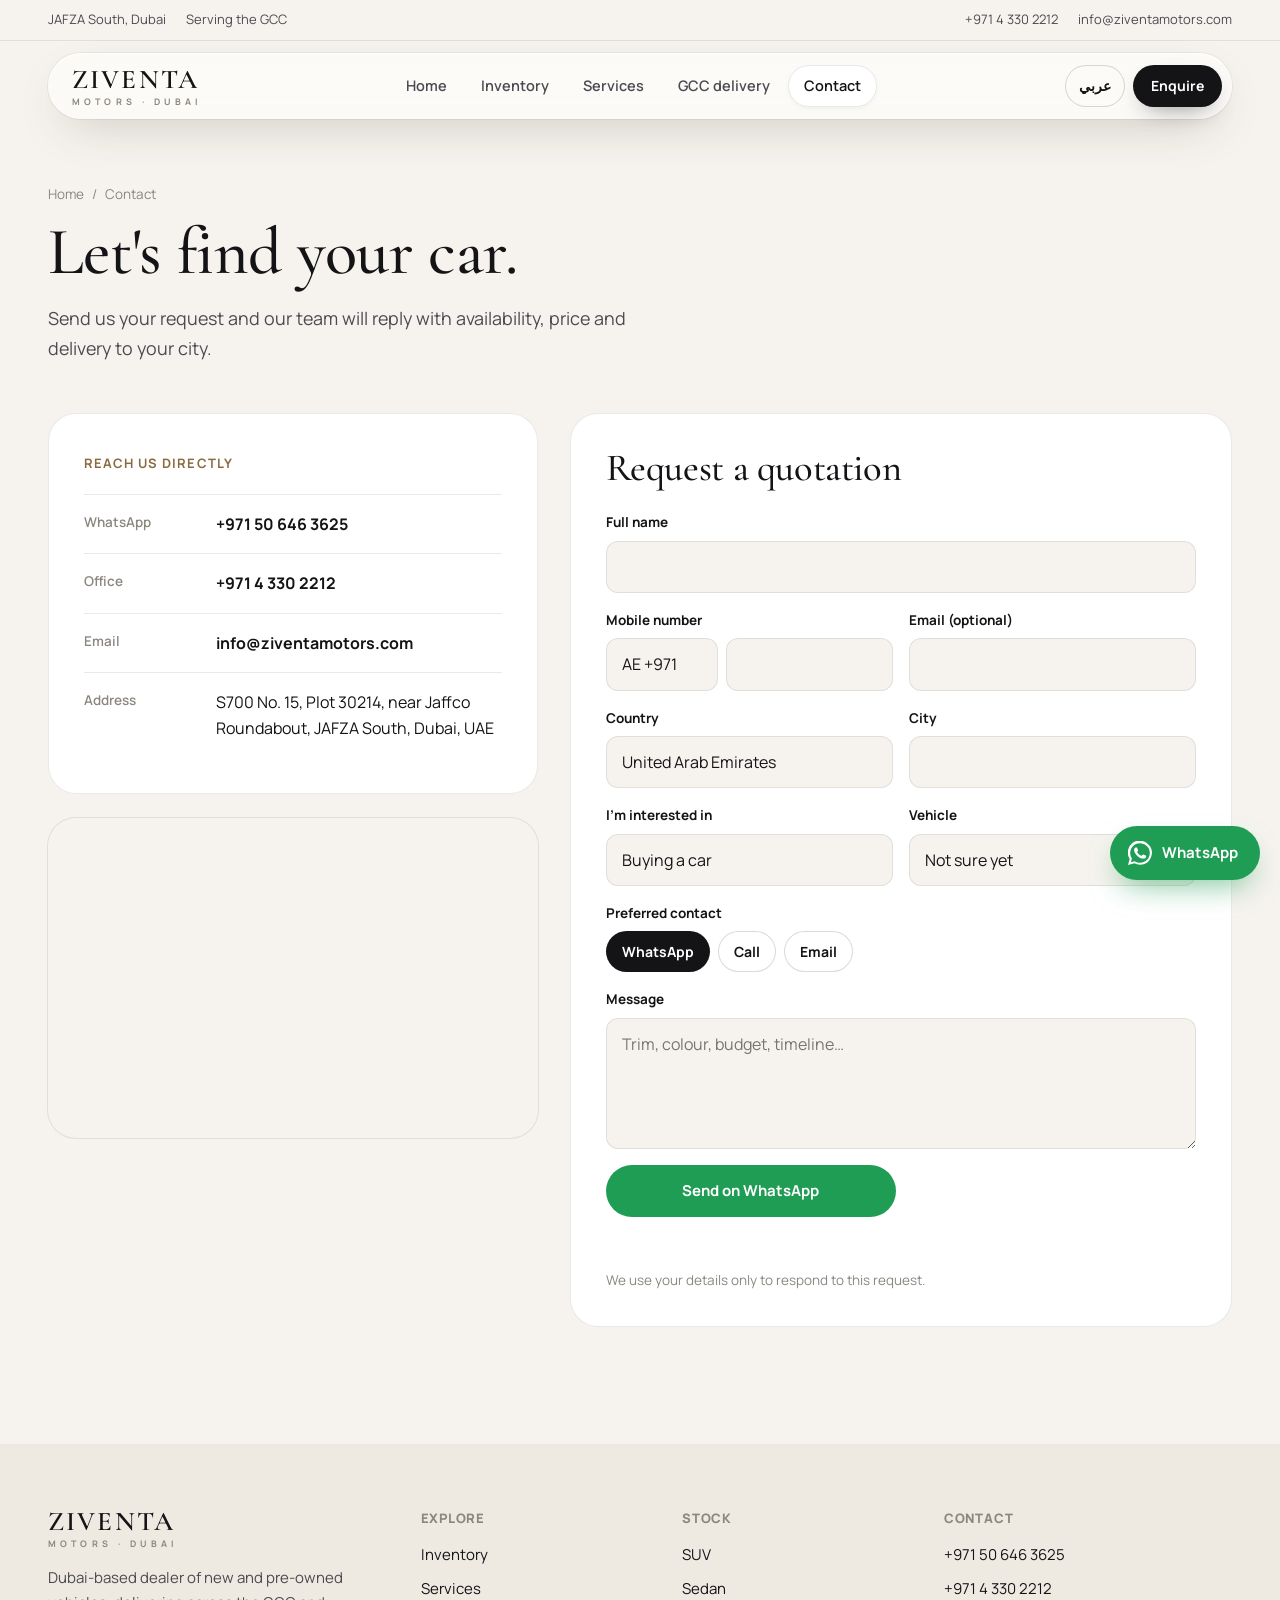
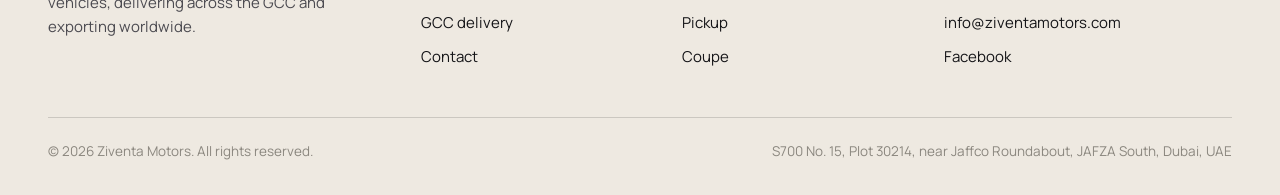
==== commit 502e1fe2: "New favicon: speed-line Z mark from the Ziventa logo Vector SVG plus 32px PNG and 180px Apple touch " ====
--- a/contact.html
+++ b/contact.html
@@ -4,12 +4,14 @@
   <meta charset="utf-8">
   <meta name="viewport" content="width=device-width, initial-scale=1, viewport-fit=cover">
   <meta name="theme-color" content="#f6f3ee">
-  <link rel="icon" href="assets/img/favicon.svg" type="image/svg+xml">
+  <link rel="icon" href="assets/img/favicon.svg?v=202610031544" type="image/svg+xml">
+  <link rel="icon" href="assets/img/favicon-32.png?v=202610031544" sizes="32x32" type="image/png">
+  <link rel="apple-touch-icon" href="assets/img/apple-touch-icon.png?v=202610031544">
   <link rel="preconnect" href="https://fonts.googleapis.com">
   <link rel="preconnect" href="https://fonts.gstatic.com" crossorigin>
   <link rel="preconnect" href="https://ziventamotors.com" crossorigin>
   <link href="https://fonts.googleapis.com/css2?family=Cormorant+Garamond:wght@500;600&family=Manrope:wght@400;500;600;700;800&family=IBM+Plex+Sans+Arabic:wght@400;500;600;700&family=Noto+Naskh+Arabic:wght@500;600&display=swap" rel="stylesheet">
-  <link rel="stylesheet" href="assets/css/styles.css">
+  <link rel="stylesheet" href="assets/css/styles.css?v=202610031544">
   <title>Contact · Ziventa Motors Dubai</title>
   <meta name="description" content="Request a quotation from Ziventa Motors, JAFZA South, Dubai.">
 </head>
@@ -70,8 +72,8 @@
       </div>
     </section>
   </main>
-  <script src="assets/js/data.js"></script>
-  <script src="assets/js/i18n.js"></script>
-  <script src="assets/js/app.js"></script>
+  <script src="assets/js/data.js?v=202610031544"></script>
+  <script src="assets/js/i18n.js?v=202610031544"></script>
+  <script src="assets/js/app.js?v=202610031544"></script>
 </body>
 </html>
